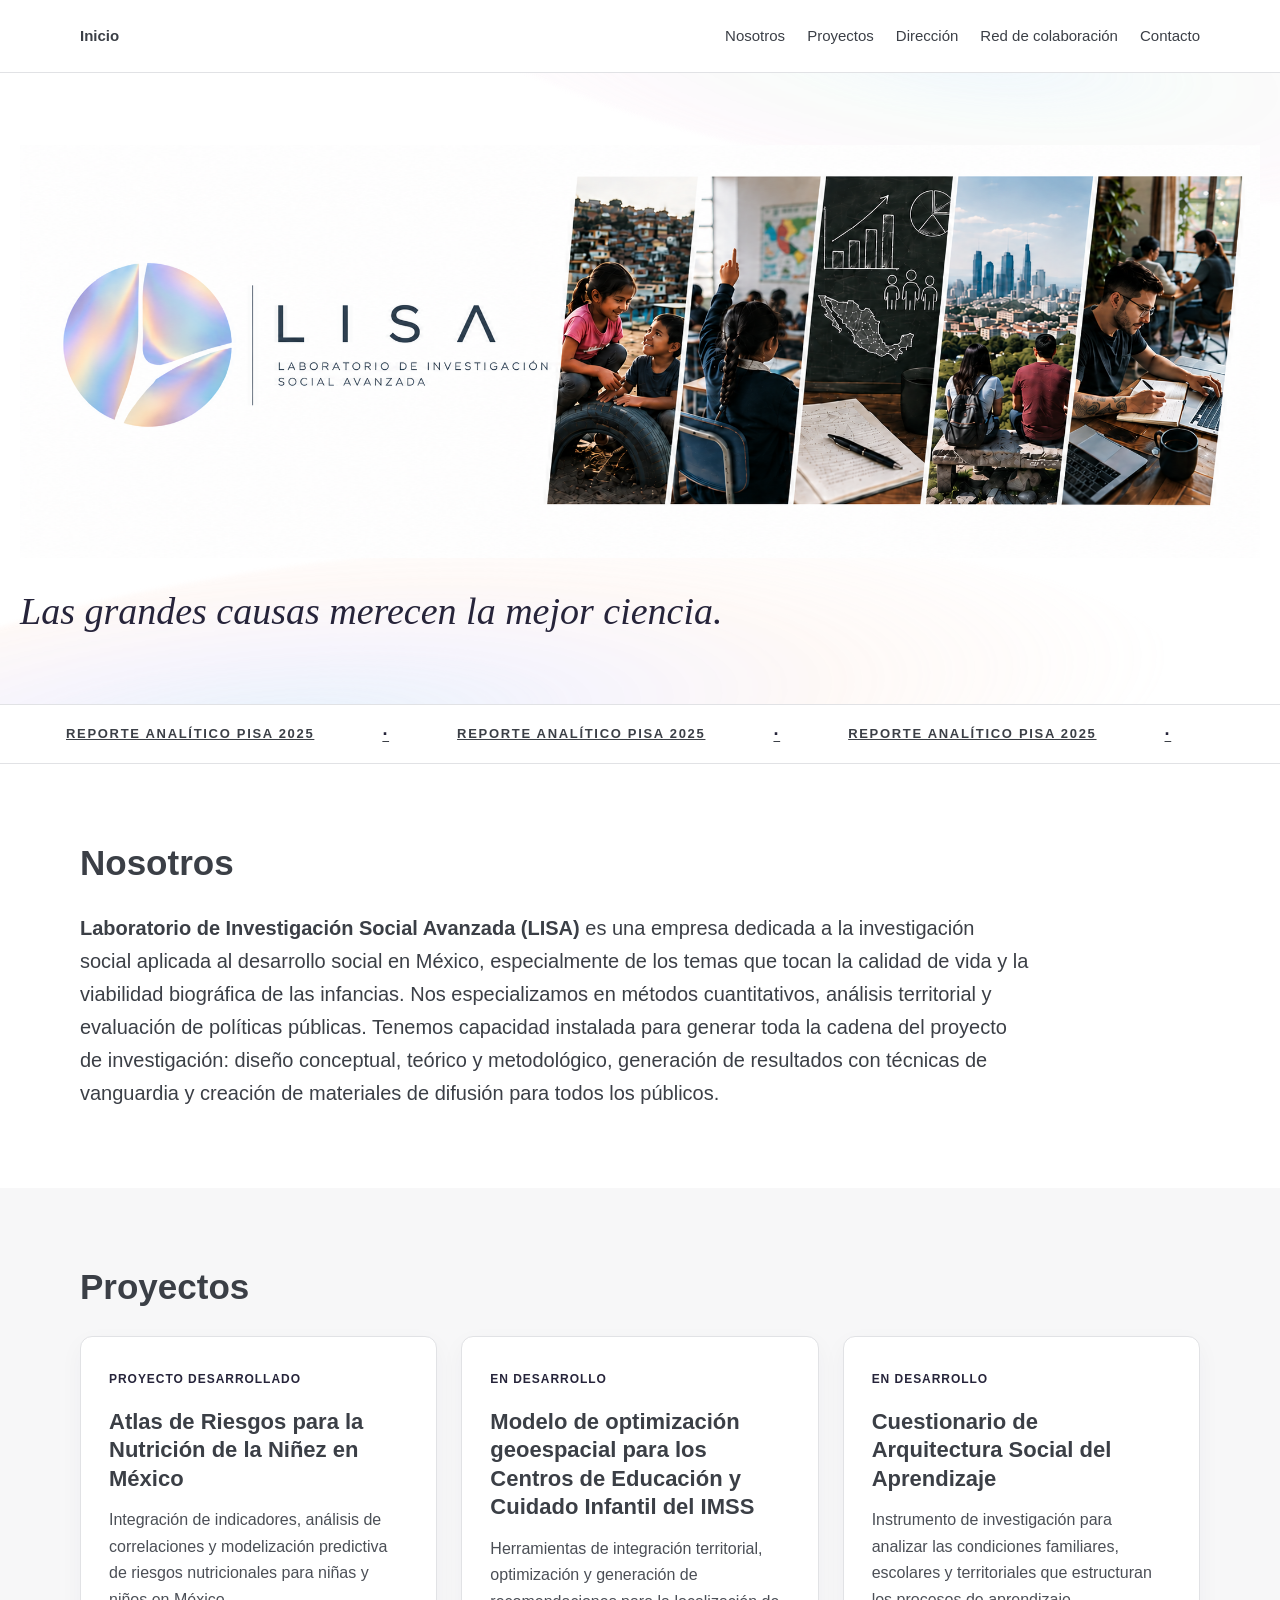
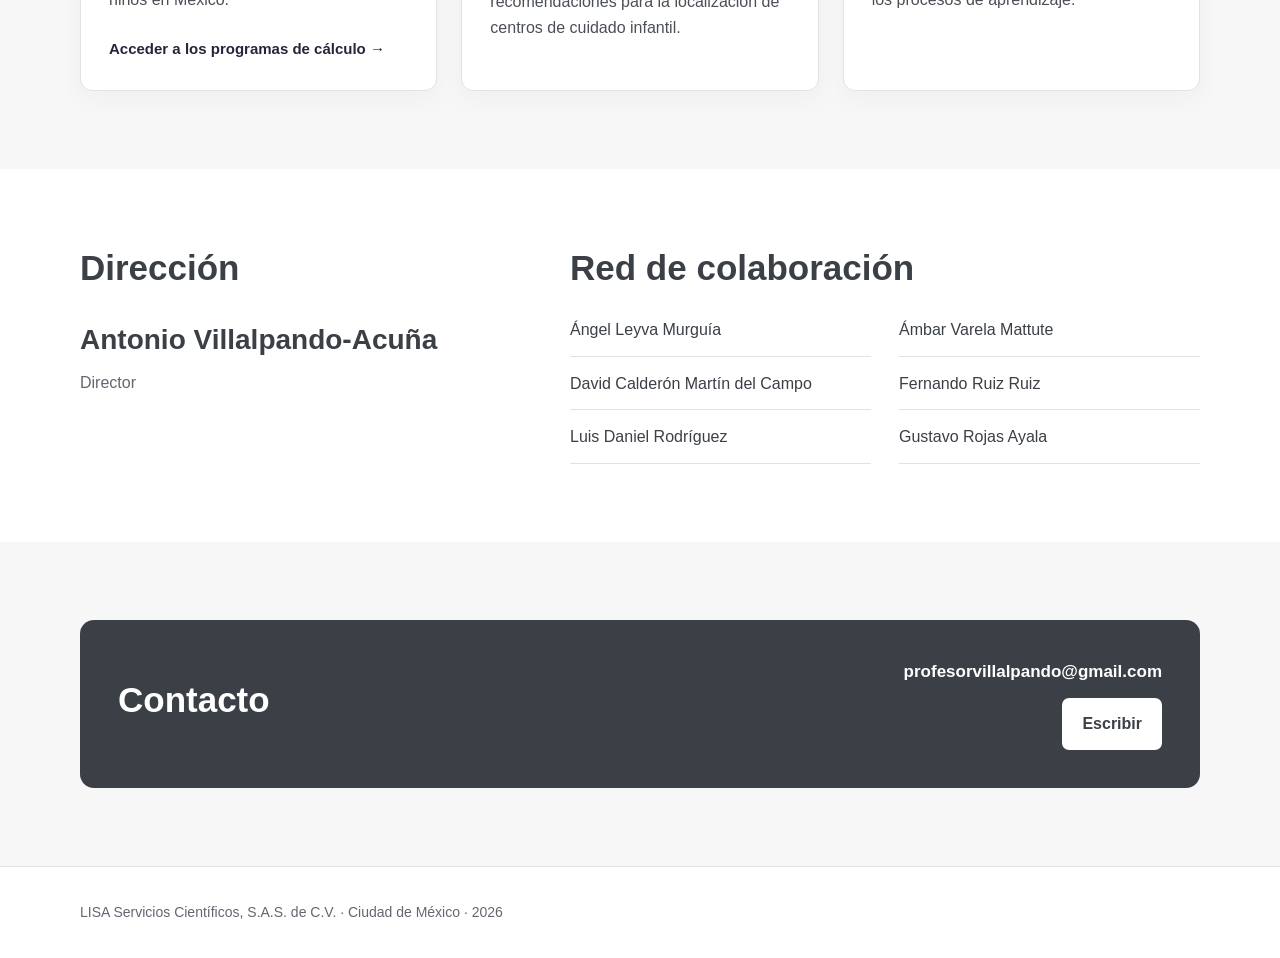
==== index.html @ 3929cacb "Update index.html" ====
<!DOCTYPE html>
<html lang="es">
<head>
  <meta charset="UTF-8">
  <meta name="viewport" content="width=device-width, initial-scale=1">

  <title>LISA | Laboratorio de Investigación Social Avanzada</title>

  <style>
    :root {
      --azul: #3b3f46;
      --verde: #26243a;
      --gris: #626770;
      --gris-claro: #f7f7f8;
      --borde: #e1e2e5;
      --blanco: #ffffff;
    }

    * {
      box-sizing: border-box;
    }

    html {
      scroll-behavior: smooth;
    }

    body {
      margin: 0;
      font-family: -apple-system, BlinkMacSystemFont, "Segoe UI", Roboto, Arial, sans-serif;
      color: var(--azul);
      background: var(--blanco);
      line-height: 1.65;
    }

    a {
      color: inherit;
    }

    .contenedor {
      width: min(1120px, calc(100% - 40px));
      margin: 0 auto;
    }

    header {
      position: sticky;
      top: 0;
      z-index: 20;
      background: rgba(255, 255, 255, 0.96);
      border-bottom: 1px solid var(--borde);
      backdrop-filter: blur(10px);
    }

    nav {
      min-height: 72px;
      display: flex;
      align-items: center;
      justify-content: space-between;
      gap: 24px;
    }

    .marca {
      color: var(--azul);
      font-size: 15px;
      font-weight: 700;
      text-decoration: none;
    }

    .marca:hover {
      color: var(--verde);
    }

    .menu {
      display: flex;
      flex-wrap: wrap;
      gap: 22px;
    }

    .menu a {
      color: var(--azul);
      text-decoration: none;
      font-size: 15px;
    }

    .menu a:hover {
      color: var(--verde);
    }

    .hero {
      position: relative;
      overflow: hidden;
      isolation: isolate;
      padding: 72px 0 68px;
      background: #ffffff;
    }

    /* Atmósfera nacarada del hero.
       El banner permanece como imagen independiente y puede reemplazarse
       sin modificar estas ondas. */
    .hero::before,
    .hero::after {
      content: "";
      position: absolute;
      z-index: -1;
      pointer-events: none;
      border-radius: 50%;
      filter: blur(2px);
      opacity: 0.68;
    }

    .hero::before {
      width: 115vw;
      height: 390px;
      left: -22vw;
      bottom: -235px;
      transform: rotate(-5deg);
      background:
        radial-gradient(
          ellipse at 38% 42%,
          rgba(174, 211, 244, 0.42) 0%,
          rgba(202, 188, 239, 0.24) 24%,
          rgba(250, 206, 187, 0.18) 43%,
          rgba(255, 255, 255, 0) 70%
        );
    }

    .hero::after {
      width: 92vw;
      height: 300px;
      right: -24vw;
      top: -185px;
      transform: rotate(7deg);
      background:
        radial-gradient(
          ellipse at 48% 58%,
          rgba(193, 222, 245, 0.34) 0%,
          rgba(205, 232, 218, 0.18) 26%,
          rgba(239, 203, 228, 0.16) 45%,
          rgba(255, 255, 255, 0) 72%
        );
    }

    /* El hero usa un ancho mayor que el resto del sitio.
       Las demás secciones conservan el contenedor original de 1120 px. */
    .hero .contenedor {
      width: min(1500px, calc(100% - 40px));
    }

    .hero-grid {
      position: relative;
      z-index: 1;
      display: block;
    }

    .hero-logo {
      display: block;
      width: 100%;
      height: auto;
      margin: 0 auto 30px;
    }

    .lema {
      max-width: 760px;
      margin: 0;
      color: var(--verde);
      font-family: Georgia, "Times New Roman", serif;
      font-size: clamp(25px, 3vw, 38px);
      font-style: italic;
      line-height: 1.25;
    }

    /* Cintillo de navegación secundaria — vista previa.
       Por ahora no tiene destinos asignados. */
    .cintillo {
      width: 100%;
      overflow: hidden;
      border-top: 1px solid var(--borde);
      border-bottom: 1px solid var(--borde);
      background: var(--blanco);
    }

    .cintillo-viewport {
      overflow: hidden;
      width: 100%;
    }

    .cintillo-track {
      display: flex;
      width: max-content;
      animation: cintillo-desplazamiento 24s linear infinite;
      will-change: transform;
    }

    .cintillo:hover .cintillo-track {
      animation-play-state: paused;
    }

    .cintillo-grupo {
      display: flex;
      align-items: center;
      flex-shrink: 0;
      min-width: 100vw;
      padding: 0 32px;
    }

    .cintillo-item {
      display: inline-flex;
      align-items: center;
      min-height: 58px;
      padding: 0 34px;
      color: var(--azul);
      font-size: 13px;
      font-weight: 750;
      letter-spacing: 0.13em;
      text-transform: uppercase;
      white-space: nowrap;
    }

    .cintillo-item::after {
      content: "·";
      margin-left: 68px;
      color: var(--verde);
      font-size: 18px;
      line-height: 1;
    }

    @keyframes cintillo-desplazamiento {
      from { transform: translateX(0); }
      to { transform: translateX(-50%); }
    }

    @media (prefers-reduced-motion: reduce) {
      .cintillo-track {
        animation: none;
      }

      .cintillo-grupo[aria-hidden="true"] {
        display: none;
      }
    }

    section {
      padding: 78px 0;
    }

    section:nth-of-type(odd):not(.hero) {
      background: var(--gris-claro);
    }

    h1,
    h2,
    h3,
    p {
      margin-top: 0;
    }

    h2 {
      margin-bottom: 28px;
      font-size: 35px;
      line-height: 1.2;
    }

    .introduccion {
      max-width: 950px;
      font-size: 20px;
    }

    .introduccion p {
      margin-bottom: 0;
    }

    .proyectos {
      display: grid;
      grid-template-columns: repeat(3, 1fr);
      gap: 24px;
    }

    .tarjeta {
      min-height: 310px;
      padding: 28px;
      border: 1px solid var(--borde);
      border-radius: 12px;
      background: var(--blanco);
      box-shadow: 0 8px 24px rgba(23, 45, 66, 0.04);
    }

    .tarjeta-enlace {
      display: block;
      color: inherit;
      text-decoration: none;
      transition:
        transform 0.18s ease,
        box-shadow 0.18s ease,
        border-color 0.18s ease;
    }

    .tarjeta-enlace:hover {
      transform: translateY(-4px);
      border-color: #aaa8ba;
      box-shadow: 0 14px 32px rgba(23, 45, 66, 0.10);
    }

    .estado {
      display: inline-block;
      margin-bottom: 18px;
      color: var(--verde);
      font-size: 12px;
      font-weight: 800;
      letter-spacing: 0.08em;
      text-transform: uppercase;
    }

    .tarjeta h3 {
      margin-bottom: 14px;
      font-size: 22px;
      line-height: 1.3;
    }

    .tarjeta p {
      margin-bottom: 0;
      color: #4b4f56;
    }

    .enlace-proyecto {
      display: inline-block;
      margin-top: 24px;
      color: var(--verde);
      font-size: 15px;
      font-weight: 750;
    }

    .direccion-red {
      display: grid;
      grid-template-columns: 0.8fr 1.2fr;
      gap: 70px;
      align-items: start;
    }

    .nombre-director {
      margin-bottom: 6px;
      font-size: 28px;
      font-weight: 700;
    }

    .cargo {
      margin-bottom: 0;
      color: var(--gris);
    }

    .colaboradores {
      display: grid;
      grid-template-columns: repeat(2, 1fr);
      gap: 14px 28px;
      margin: 0;
      padding: 0;
      list-style: none;
    }

    .colaboradores li {
      padding-bottom: 12px;
      border-bottom: 1px solid var(--borde);
    }

    .colaboradores a {
      color: var(--azul);
      text-decoration: none;
    }

    .colaboradores a:hover {
      color: var(--verde);
    }

    .contacto {
      display: flex;
      align-items: center;
      justify-content: space-between;
      gap: 32px;
      padding: 38px;
      border-radius: 14px;
      background: var(--azul);
      color: var(--blanco);
    }

    .contacto h2 {
      margin-bottom: 8px;
    }

    .contacto p {
      max-width: 700px;
      margin-bottom: 0;
      color: #ececf0;
    }

    .contacto-datos {
      text-align: right;
    }

    .correo-visible {
      margin-bottom: 12px;
      color: var(--blanco);
      font-size: 17px;
      font-weight: 600;
      white-space: nowrap;
    }

    .boton {
      display: inline-block;
      padding: 13px 20px;
      border-radius: 7px;
      background: var(--blanco);
      color: var(--azul);
      text-decoration: none;
      font-weight: 700;
      white-space: nowrap;
    }

    .boton:hover {
      background: #f1f1f4;
    }

    footer {
      padding: 34px 0;
      border-top: 1px solid var(--borde);
      color: var(--gris);
      font-size: 14px;
    }

    .pie-grid {
      display: flex;
      justify-content: space-between;
      gap: 24px;
      flex-wrap: wrap;
    }

    .pie-grid a {
      color: var(--gris);
      text-decoration: none;
    }

    .pie-grid a:hover {
      color: var(--verde);
    }

    @media (max-width: 820px) {
      .proyectos,
      .direccion-red {
        grid-template-columns: 1fr;
      }

      nav {
        align-items: flex-start;
        padding: 18px 0;
        flex-direction: column;
      }

      .menu {
        gap: 14px;
      }

      .hero {
        padding: 44px 0 50px;
      }

      .hero::before {
        width: 150vw;
        height: 280px;
        left: -50vw;
        bottom: -190px;
        opacity: 0.46;
      }

      .hero::after {
        width: 130vw;
        height: 220px;
        right: -52vw;
        top: -150px;
        opacity: 0.38;
      }

      .hero .contenedor {
        width: min(100% - 24px, 1500px);
      }

      .hero-logo {
        width: 100%;
        margin-bottom: 24px;
      }

      .colaboradores {
        grid-template-columns: 1fr;
      }

      .contacto {
        align-items: flex-start;
        flex-direction: column;
      }

      .contacto-datos {
        text-align: left;
      }

      .correo-visible {
        white-space: normal;
        overflow-wrap: anywhere;
      }
    }
  </style>
</head>

<body>

  <header>
    <div class="contenedor">
      <nav>

        <a class="marca" href="#inicio">
          Inicio
        </a>

        <div class="menu">
          <a href="#nosotros">Nosotros</a>
          <a href="#proyectos">Proyectos</a>
          <a href="#direccion">Dirección</a>
          <a href="#red">Red de colaboración</a>
          <a href="#contacto">Contacto</a>
        </div>

      </nav>
    </div>
  </header>

  <main>

    <section class="hero" id="inicio">
      <div class="contenedor hero-grid">

        <img
          class="hero-logo"
          src="lisa_banner.png"
          alt="Laboratorio de Investigación Social Avanzada"
        >

        <p class="lema">
          Las grandes causas merecen la mejor ciencia.
        </p>

      </div>
    </section>

    <div class="cintillo" aria-label="Accesos destacados">
      <div class="cintillo-viewport">
        <div class="cintillo-track">

          <div class="cintillo-grupo">
            <a class="cintillo-item" href="reportes/index.html">Reporte analítico PISA 2025</a>
            <a class="cintillo-item" href="reportes/index.html">Reporte analítico PISA 2025</a>
            <a class="cintillo-item" href="reportes/index.html">Reporte analítico PISA 2025</a>
          </div>

          <div class="cintillo-grupo" aria-hidden="true">
            <a class="cintillo-item" href="reportes/index.html">Reporte analítico PISA 2025</a>
            <a class="cintillo-item" href="reportes/index.html">Reporte analítico PISA 2025</a>
            <a class="cintillo-item" href="reportes/index.html">Reporte analítico PISA 2025</a>
          </div>

        </div>
      </div>
    </div>

    <section id="nosotros">
      <div class="contenedor">

        <h2>Nosotros</h2>

        <div class="introduccion">
          <p>
            <strong>Laboratorio de Investigación Social Avanzada (LISA)</strong> es una empresa dedicada a la investigación social aplicada al desarrollo social en México, especialmente de los temas que tocan la calidad de vida y la viabilidad biográfica de las infancias. Nos especializamos en métodos cuantitativos, análisis territorial y evaluación de políticas públicas. Tenemos capacidad instalada para generar toda la cadena del proyecto de investigación: diseño conceptual, teórico y metodológico, generación de resultados con técnicas de vanguardia y creación de materiales de difusión para todos los públicos.
          </p>
        </div>

      </div>
    </section>

    <section id="proyectos">
      <div class="contenedor">

        <h2>Proyectos</h2>

        <div class="proyectos">

          <a
            class="tarjeta tarjeta-enlace"
            href="https://github.com/antoniovillalpando/lisa/tree/main/proyectos/atlas-riesgos/programas"
            target="_blank"
            rel="noopener noreferrer"
          >
            <span class="estado">Proyecto desarrollado</span>

            <h3>
              Atlas de Riesgos para la Nutrición de la Niñez en México
            </h3>

            <p>
              Integración de indicadores, análisis de correlaciones y modelización predictiva de riesgos nutricionales para niñas y niños en México.
            </p>

            <span class="enlace-proyecto">
              Acceder a los programas de cálculo →
            </span>
          </a>

          <article class="tarjeta">
            <span class="estado">En desarrollo</span>

            <h3>
              Modelo de optimización geoespacial para los Centros de Educación y Cuidado Infantil del IMSS
            </h3>

            <p>
              Herramientas de integración territorial, optimización y generación de recomendaciones para la localización de centros de cuidado infantil.
            </p>
          </article>

          <article class="tarjeta">
            <span class="estado">En desarrollo</span>

            <h3>
              Cuestionario de Arquitectura Social del Aprendizaje
            </h3>

            <p>
              Instrumento de investigación para analizar las condiciones familiares, escolares y territoriales que estructuran los procesos de aprendizaje.
            </p>
          </article>

        </div>

      </div>
    </section>

    <section id="direccion">
      <div class="contenedor direccion-red">

        <div>
          <h2>Dirección</h2>

        <p class="nombre-director">
  <a
    href="https://antoniovillalpando.github.io"
    target="_blank"
    rel="noopener noreferrer"
    style="color: inherit; text-decoration: none;"
  >
    Antonio Villalpando-Acuña
  </a>
</p>

          <p class="cargo">
            Director
          </p>
        </div>

        <div id="red">
          <h2>Red de colaboración</h2>

          <ul class="colaboradores">

            <li>
              <a
                href="https://www.linkedin.com/in/angel-leyva-murguia-1b9347a6/"
                target="_blank"
                rel="noopener noreferrer"
              >
                Ángel Leyva Murguía
              </a>
            </li>

            <li>
              <a
                href="https://www.linkedin.com/in/ambar-varela-mattute-661a99191/"
                target="_blank"
                rel="noopener noreferrer"
              >
                Ámbar Varela Mattute
              </a>
            </li>
            
            <li>
              <a
                href="https://www.linkedin.com/in/david-e-calderón-martín-del-campo-79b7ab16/"
                target="_blank"
                rel="noopener noreferrer"
              >
                David Calderón Martín del Campo
              </a>
            </li>

            <li>
              Fernando Ruiz Ruiz
            </li>

            <li>
              <a
                href="https://www.linkedin.com/in/luis-daniel-rodríguez-27a0b5273/"
                target="_blank"
                rel="noopener noreferrer"
              >
                Luis Daniel Rodríguez
              </a>
            </li>

            <li>
              <a
                href="https://www.linkedin.com/in/gustavorojasayala/"
                target="_blank"
                rel="noopener noreferrer"
              >
                Gustavo Rojas Ayala
              </a>
            </li>

          </ul>
        </div>

      </div>
    </section>

    <section id="contacto">
      <div class="contenedor">

        <div class="contacto">

          <div>
            <h2>Contacto</h2>
          </div>

          <div class="contacto-datos">

            <div class="correo-visible">
              profesorvillalpando@gmail.com
            </div>

            <a
              class="boton"
              href="https://mail.google.com/mail/?view=cm&fs=1&to=profesorvillalpando@gmail.com"
              target="_blank"
              rel="noopener noreferrer"
            >
              Escribir
            </a>

          </div>

        </div>

      </div>
    </section>

  </main>

  <footer>
    <div class="contenedor pie-grid">

      <span>
        LISA Servicios Científicos, S.A.S. de C.V. · Ciudad de México · 2026
      </span>

    </div>
  </footer>

</body>
</html>
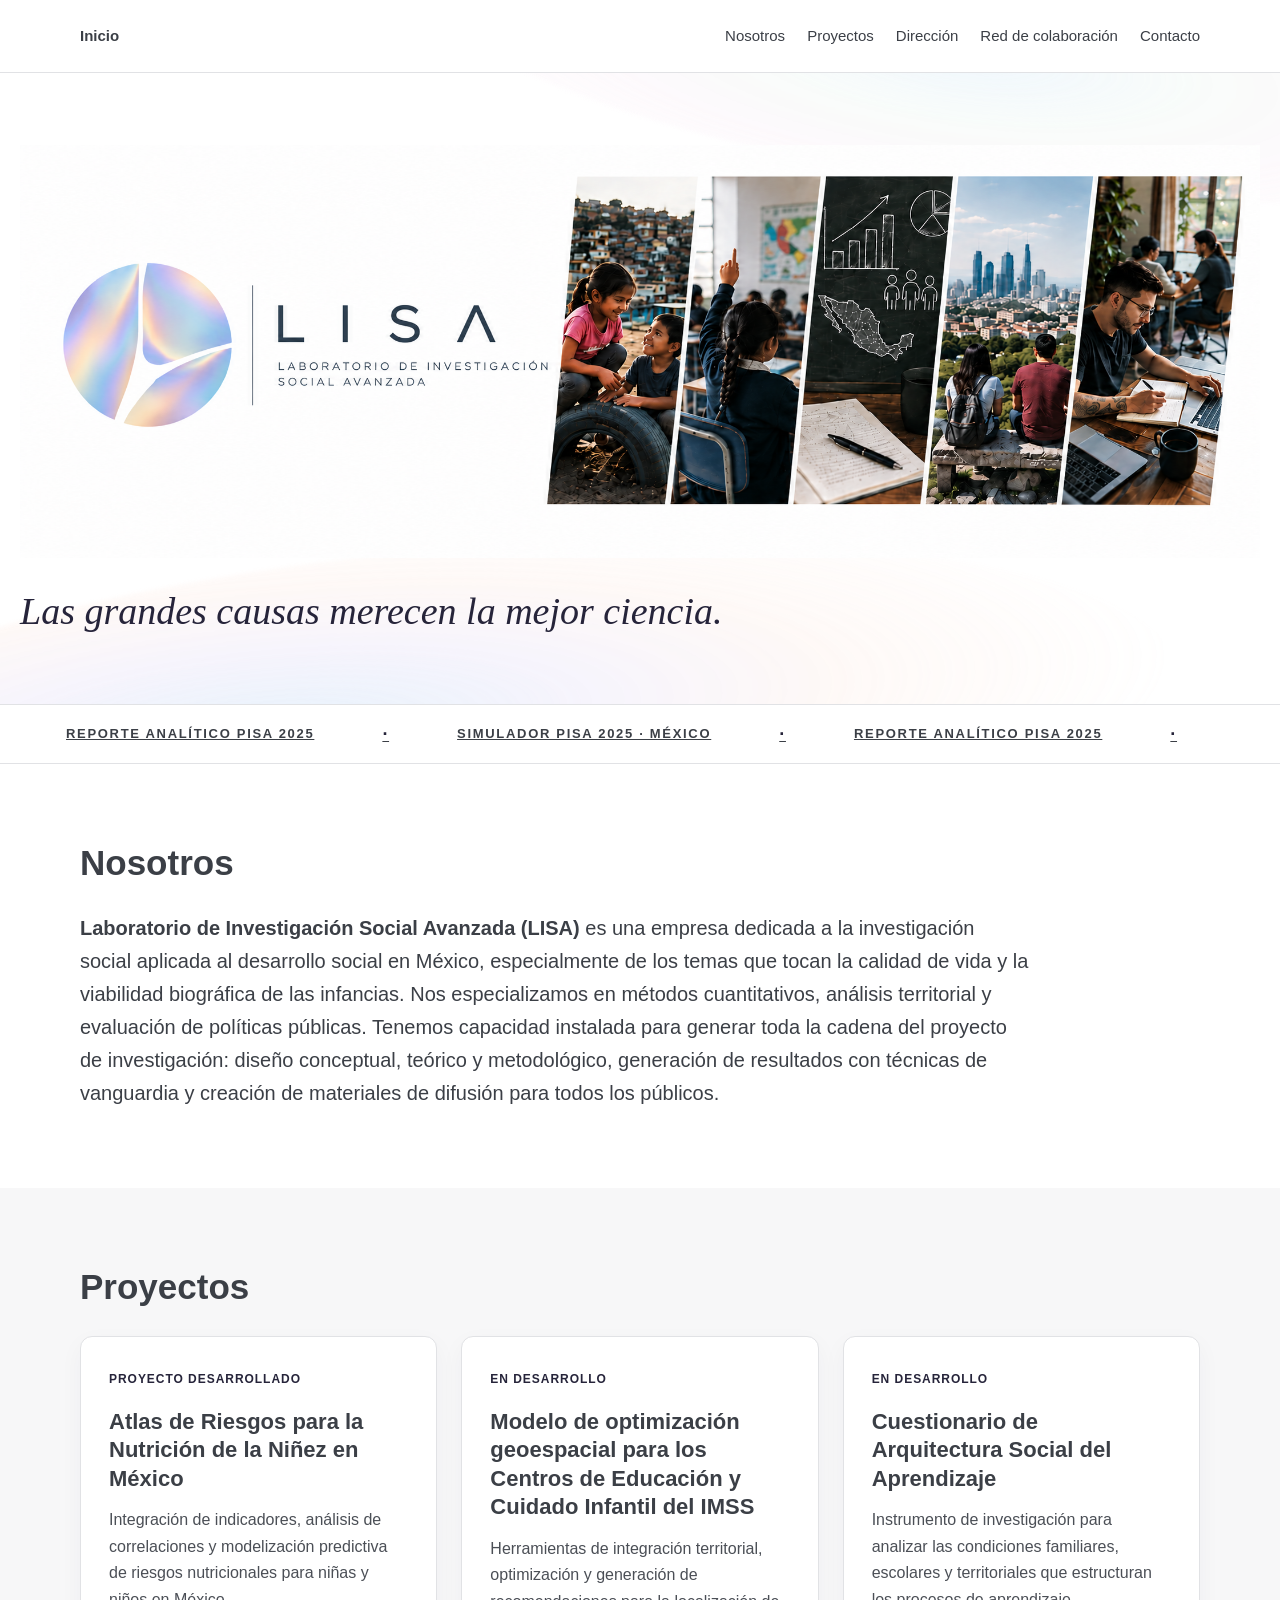
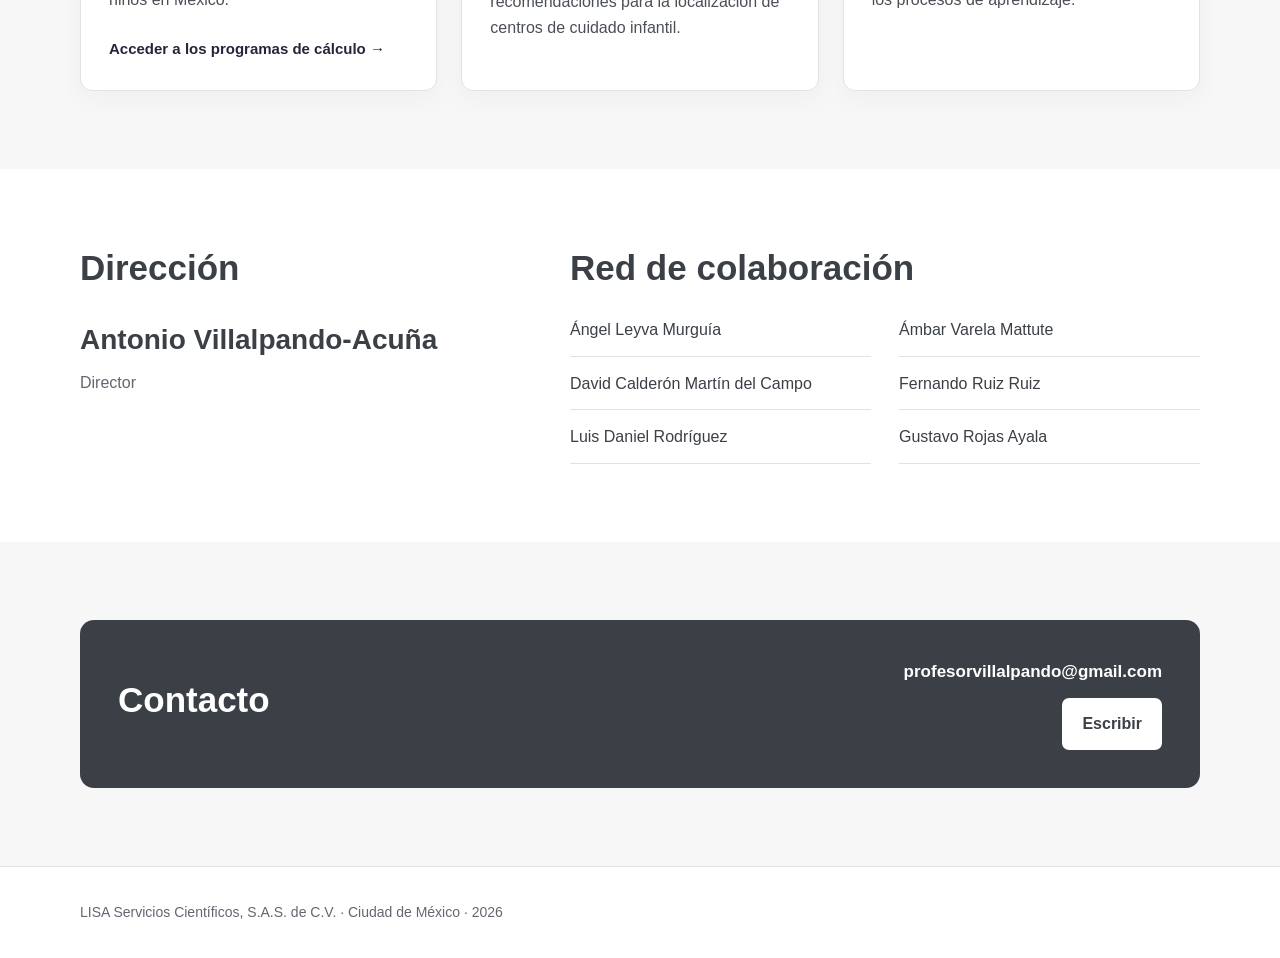
==== commit 1007aefd: "Update index.html enlace applet" ====
--- a/index.html
+++ b/index.html
@@ -93,9 +93,6 @@
       background: #ffffff;
     }
 
-    /* Atmósfera nacarada del hero.
-       El banner permanece como imagen independiente y puede reemplazarse
-       sin modificar estas ondas. */
     .hero::before,
     .hero::after {
       content: "";
@@ -139,8 +136,6 @@
         );
     }
 
-    /* El hero usa un ancho mayor que el resto del sitio.
-       Las demás secciones conservan el contenedor original de 1120 px. */
     .hero .contenedor {
       width: min(1500px, calc(100% - 40px));
     }
@@ -168,8 +163,6 @@
       line-height: 1.25;
     }
 
-    /* Cintillo de navegación secundaria — vista previa.
-       Por ahora no tiene destinos asignados. */
     .cintillo {
       width: 100%;
       overflow: hidden;
@@ -551,15 +544,15 @@
         <div class="cintillo-track">
 
           <div class="cintillo-grupo">
-            <a class="cintillo-item" href="reportes/index.html">Reporte analítico PISA 2025</a>
-            <a class="cintillo-item" href="reportes/index.html">Reporte analítico PISA 2025</a>
-            <a class="cintillo-item" href="reportes/index.html">Reporte analítico PISA 2025</a>
+            <a class="cintillo-item" href="reportes/pisa2025.html">Reporte analítico PISA 2025</a>
+            <a class="cintillo-item" href="reportes/pisa25applet/index.html">Simulador PISA 2025 · México</a>
+            <a class="cintillo-item" href="reportes/pisa2025.html">Reporte analítico PISA 2025</a>
           </div>
 
           <div class="cintillo-grupo" aria-hidden="true">
-            <a class="cintillo-item" href="reportes/index.html">Reporte analítico PISA 2025</a>
-            <a class="cintillo-item" href="reportes/index.html">Reporte analítico PISA 2025</a>
-            <a class="cintillo-item" href="reportes/index.html">Reporte analítico PISA 2025</a>
+            <a class="cintillo-item" href="reportes/pisa2025.html">Reporte analítico PISA 2025</a>
+            <a class="cintillo-item" href="reportes/pisa25applet/index.html">Simulador PISA 2025 · México</a>
+            <a class="cintillo-item" href="reportes/pisa2025.html">Reporte analítico PISA 2025</a>
           </div>
 
         </div>
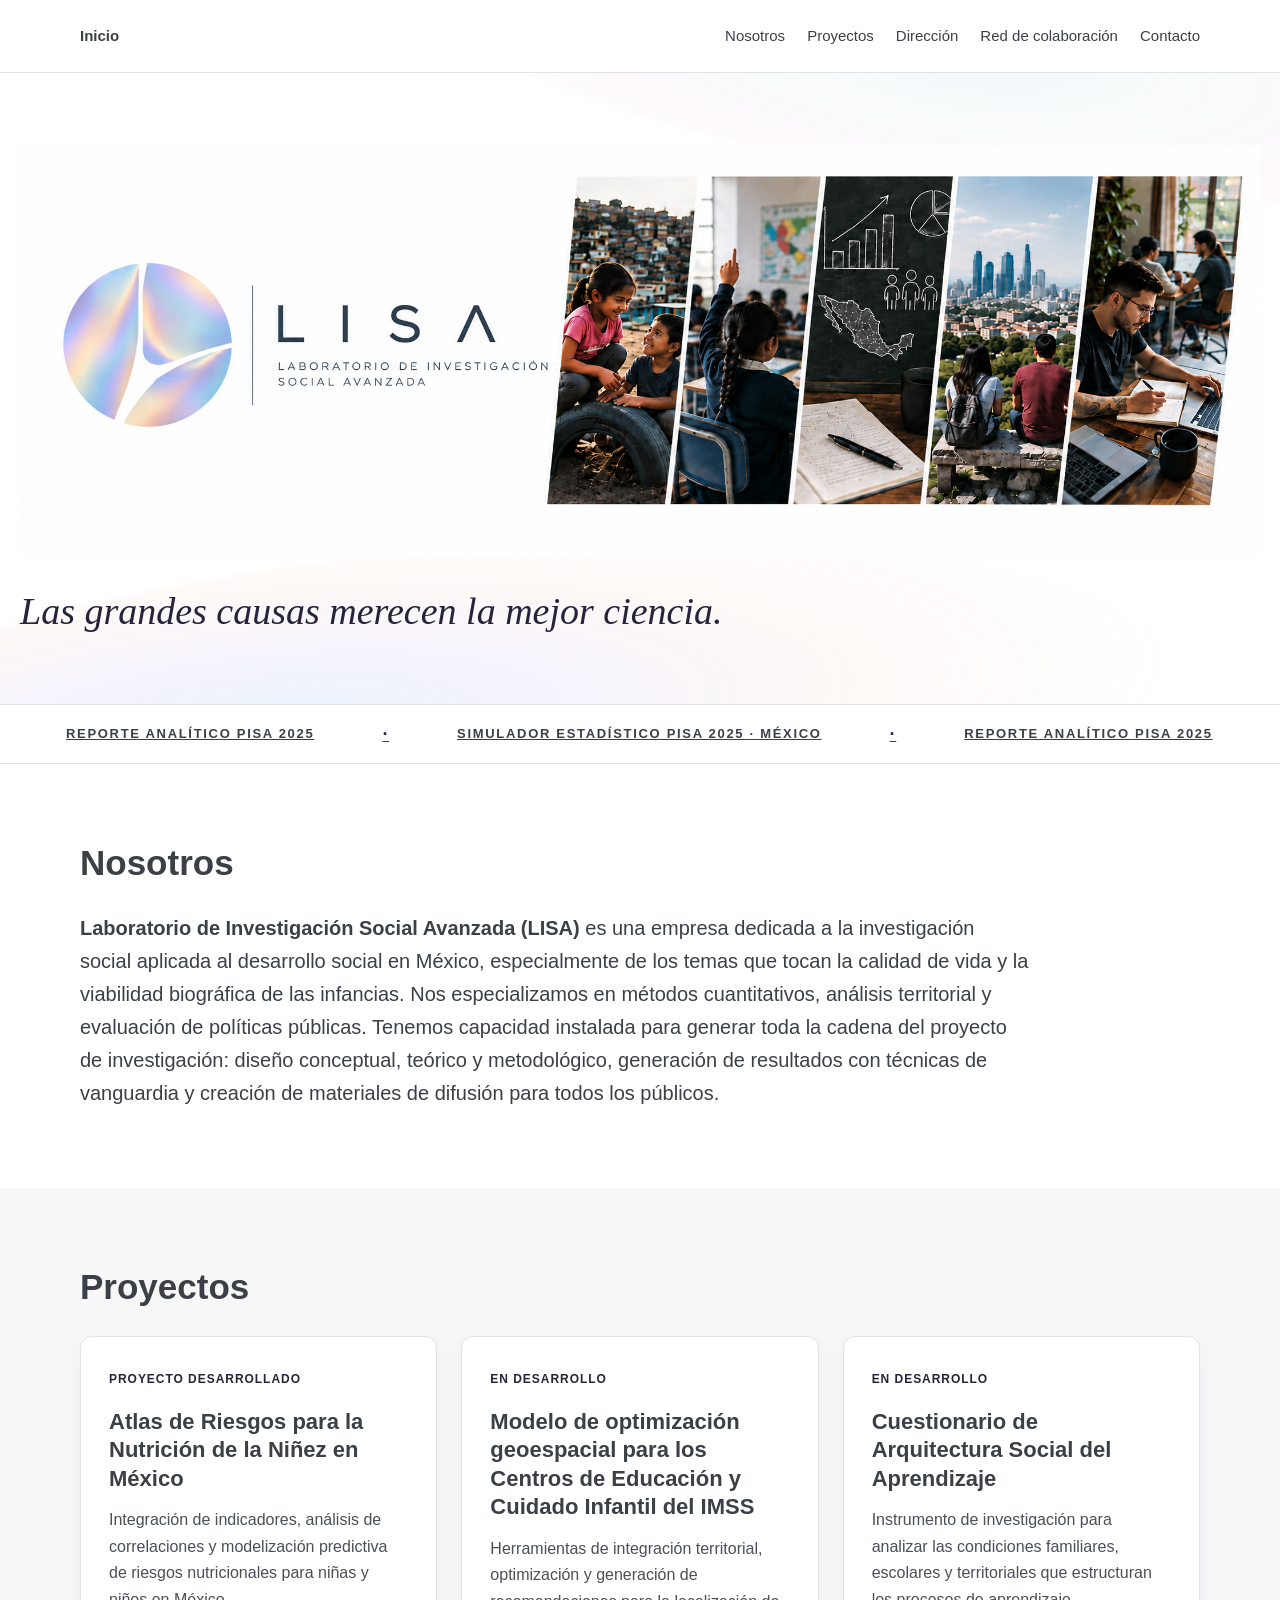
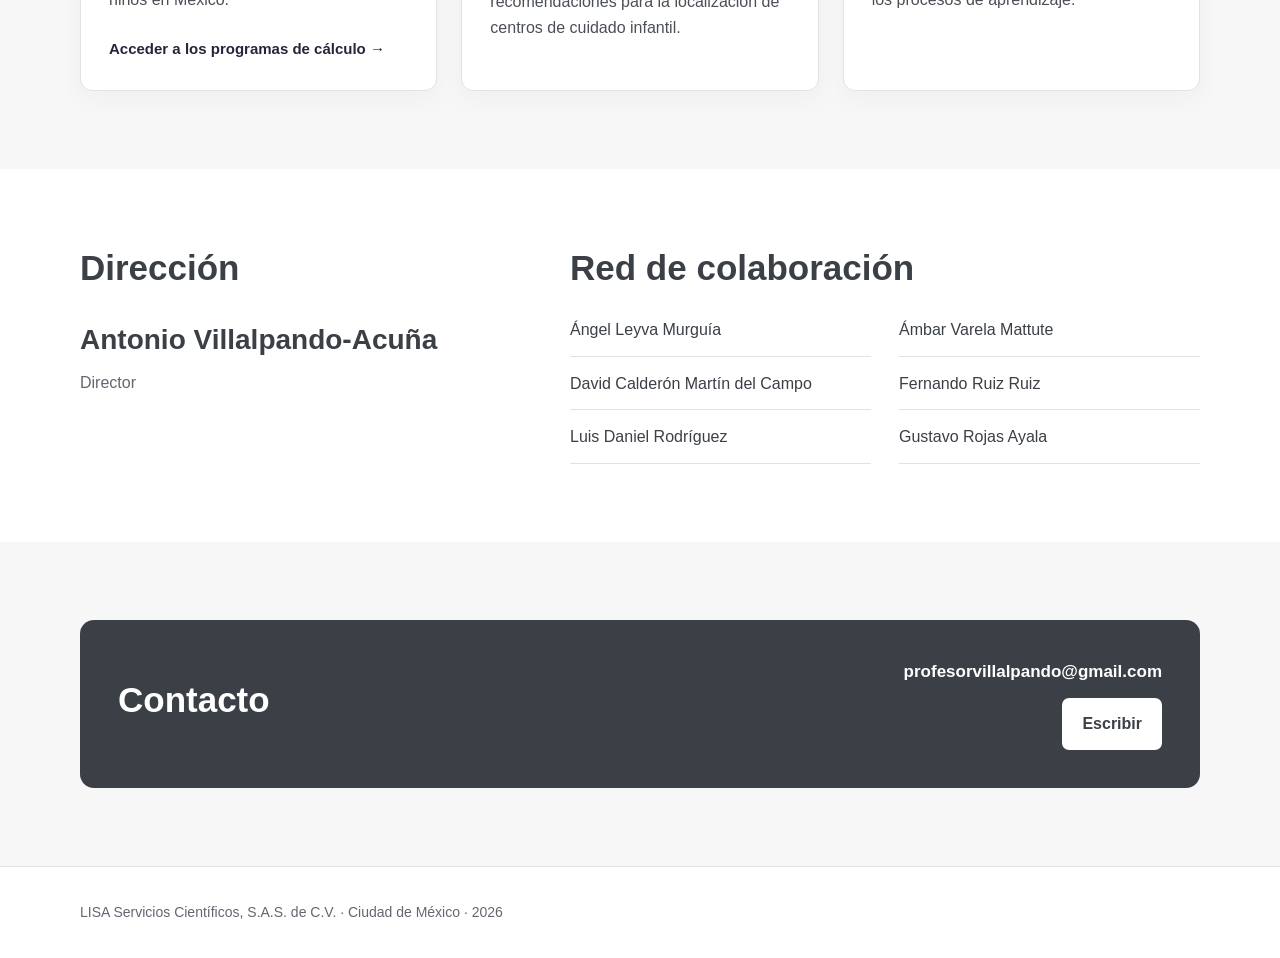
==== commit a0f808f2: "Update index.html" ====
--- a/index.html
+++ b/index.html
@@ -545,7 +545,7 @@
 
           <div class="cintillo-grupo">
             <a class="cintillo-item" href="reportes/pisa2025.html">Reporte analítico PISA 2025</a>
-            <a class="cintillo-item" href="reportes/pisa25applet/index.html">Simulador PISA 2025 · México</a>
+            <a class="cintillo-item" href="reportes/pisa25applet/index.html">Simulador estadístico PISA 2025 · México</a>
             <a class="cintillo-item" href="reportes/pisa2025.html">Reporte analítico PISA 2025</a>
           </div>
 
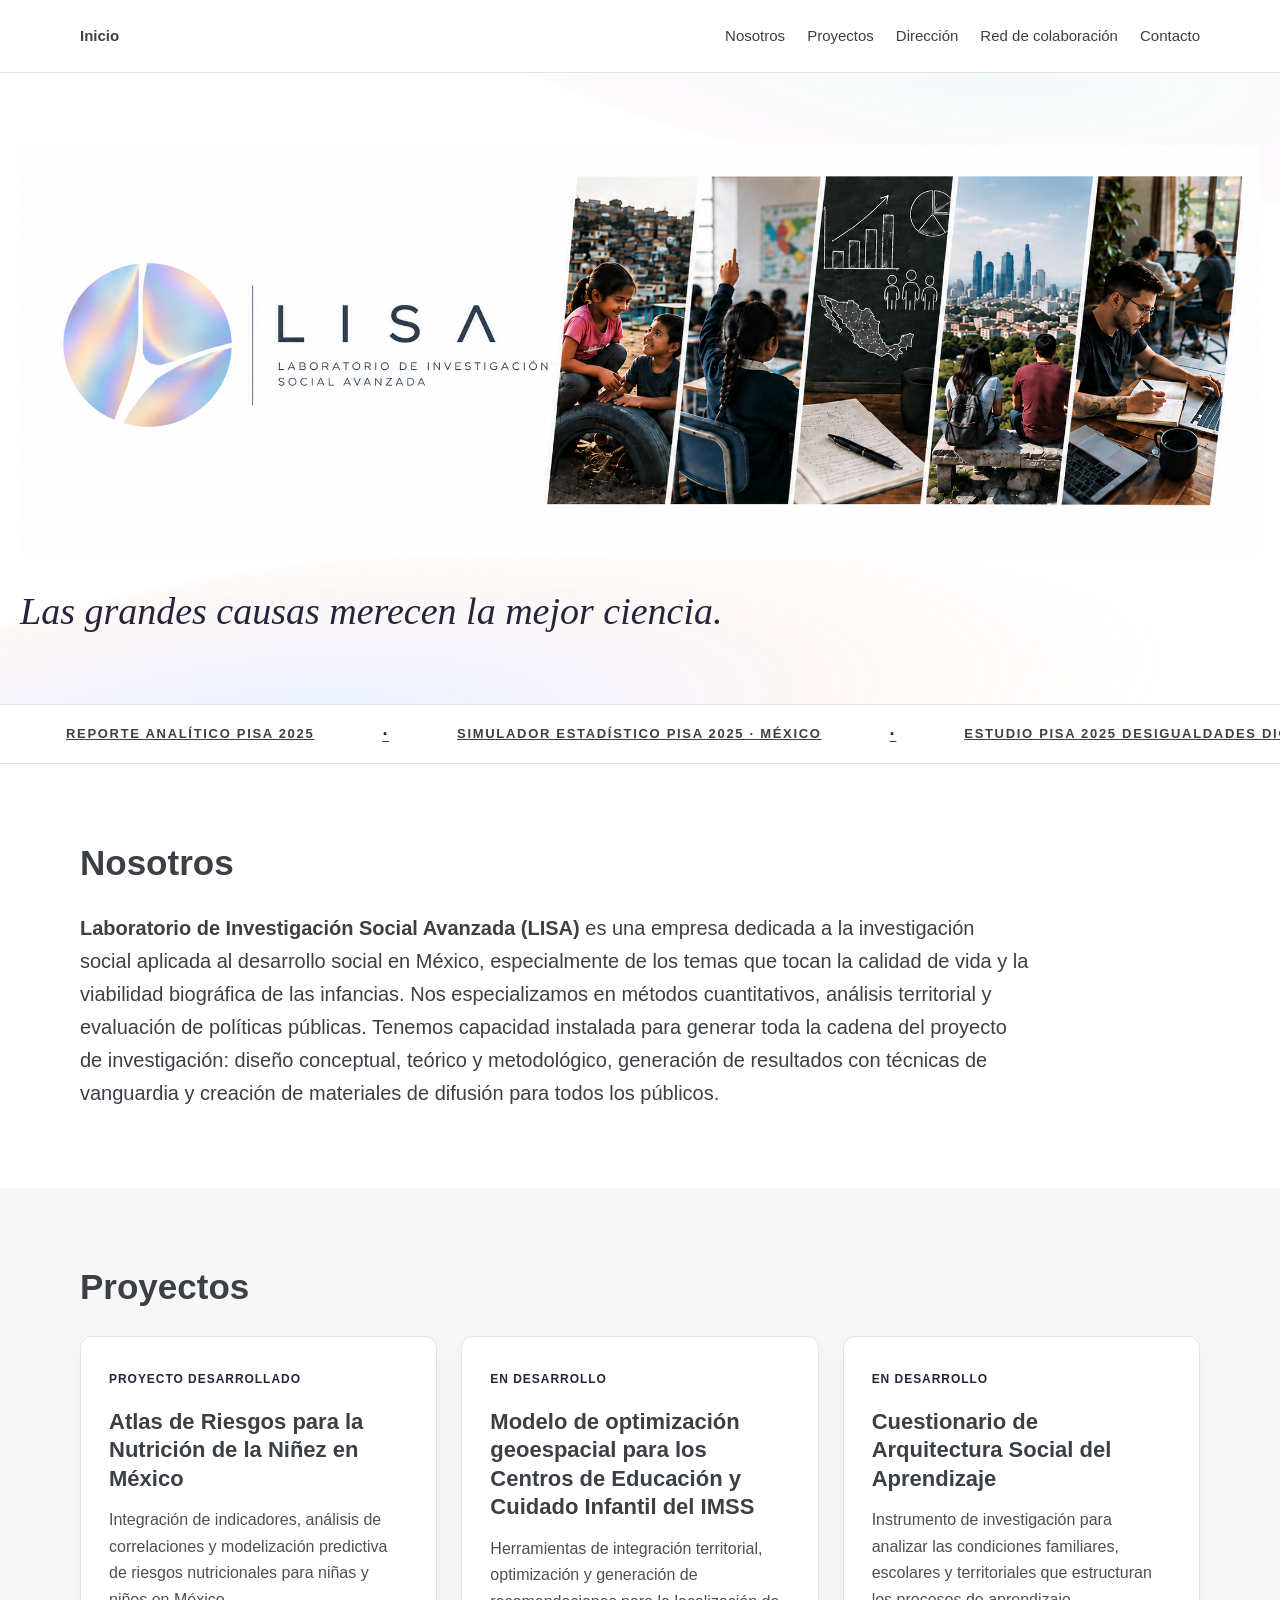
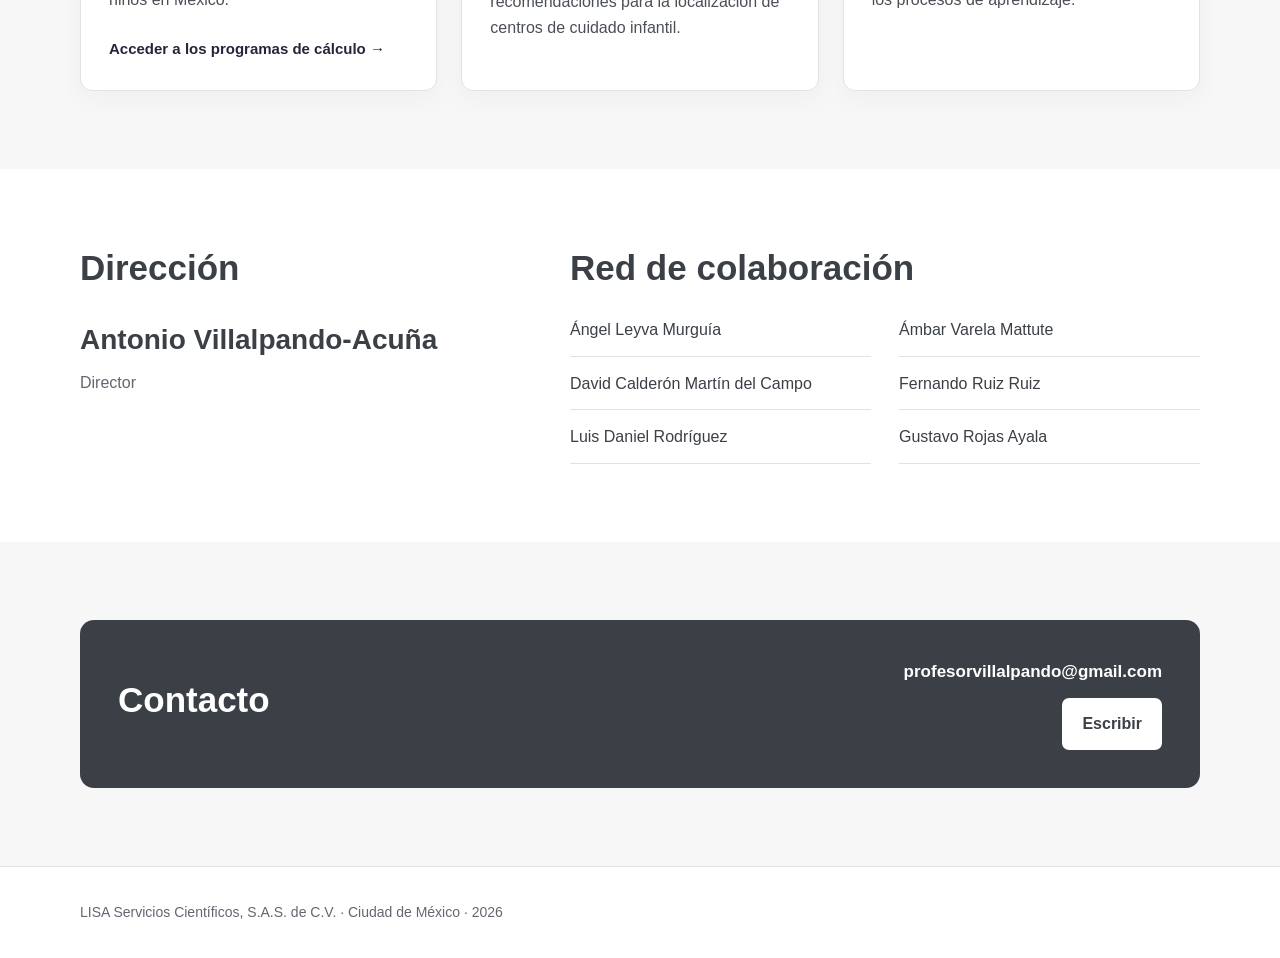
==== commit 369616e1: "Update index.html" ====
--- a/index.html
+++ b/index.html
@@ -546,13 +546,13 @@
           <div class="cintillo-grupo">
             <a class="cintillo-item" href="reportes/pisa2025.html">Reporte analítico PISA 2025</a>
             <a class="cintillo-item" href="reportes/pisa25applet/index.html">Simulador estadístico PISA 2025 · México</a>
-            <a class="cintillo-item" href="reportes/pisa2025.html">Reporte analítico PISA 2025</a>
+            <a class="cintillo-item" href="https://antoniovillalpando.github.io/lisa/reportes/pisa2025_2.html">Estudio PISA 2025 Desigualdades digitales</a>
           </div>
 
           <div class="cintillo-grupo" aria-hidden="true">
             <a class="cintillo-item" href="reportes/pisa2025.html">Reporte analítico PISA 2025</a>
             <a class="cintillo-item" href="reportes/pisa25applet/index.html">Simulador PISA 2025 · México</a>
-            <a class="cintillo-item" href="reportes/pisa2025.html">Reporte analítico PISA 2025</a>
+            <a class="cintillo-item" href="https://antoniovillalpando.github.io/lisa/reportes/pisa2025_2.html">Estudio PISA 2025 Desigualdades digitales</a>
           </div>
 
         </div>
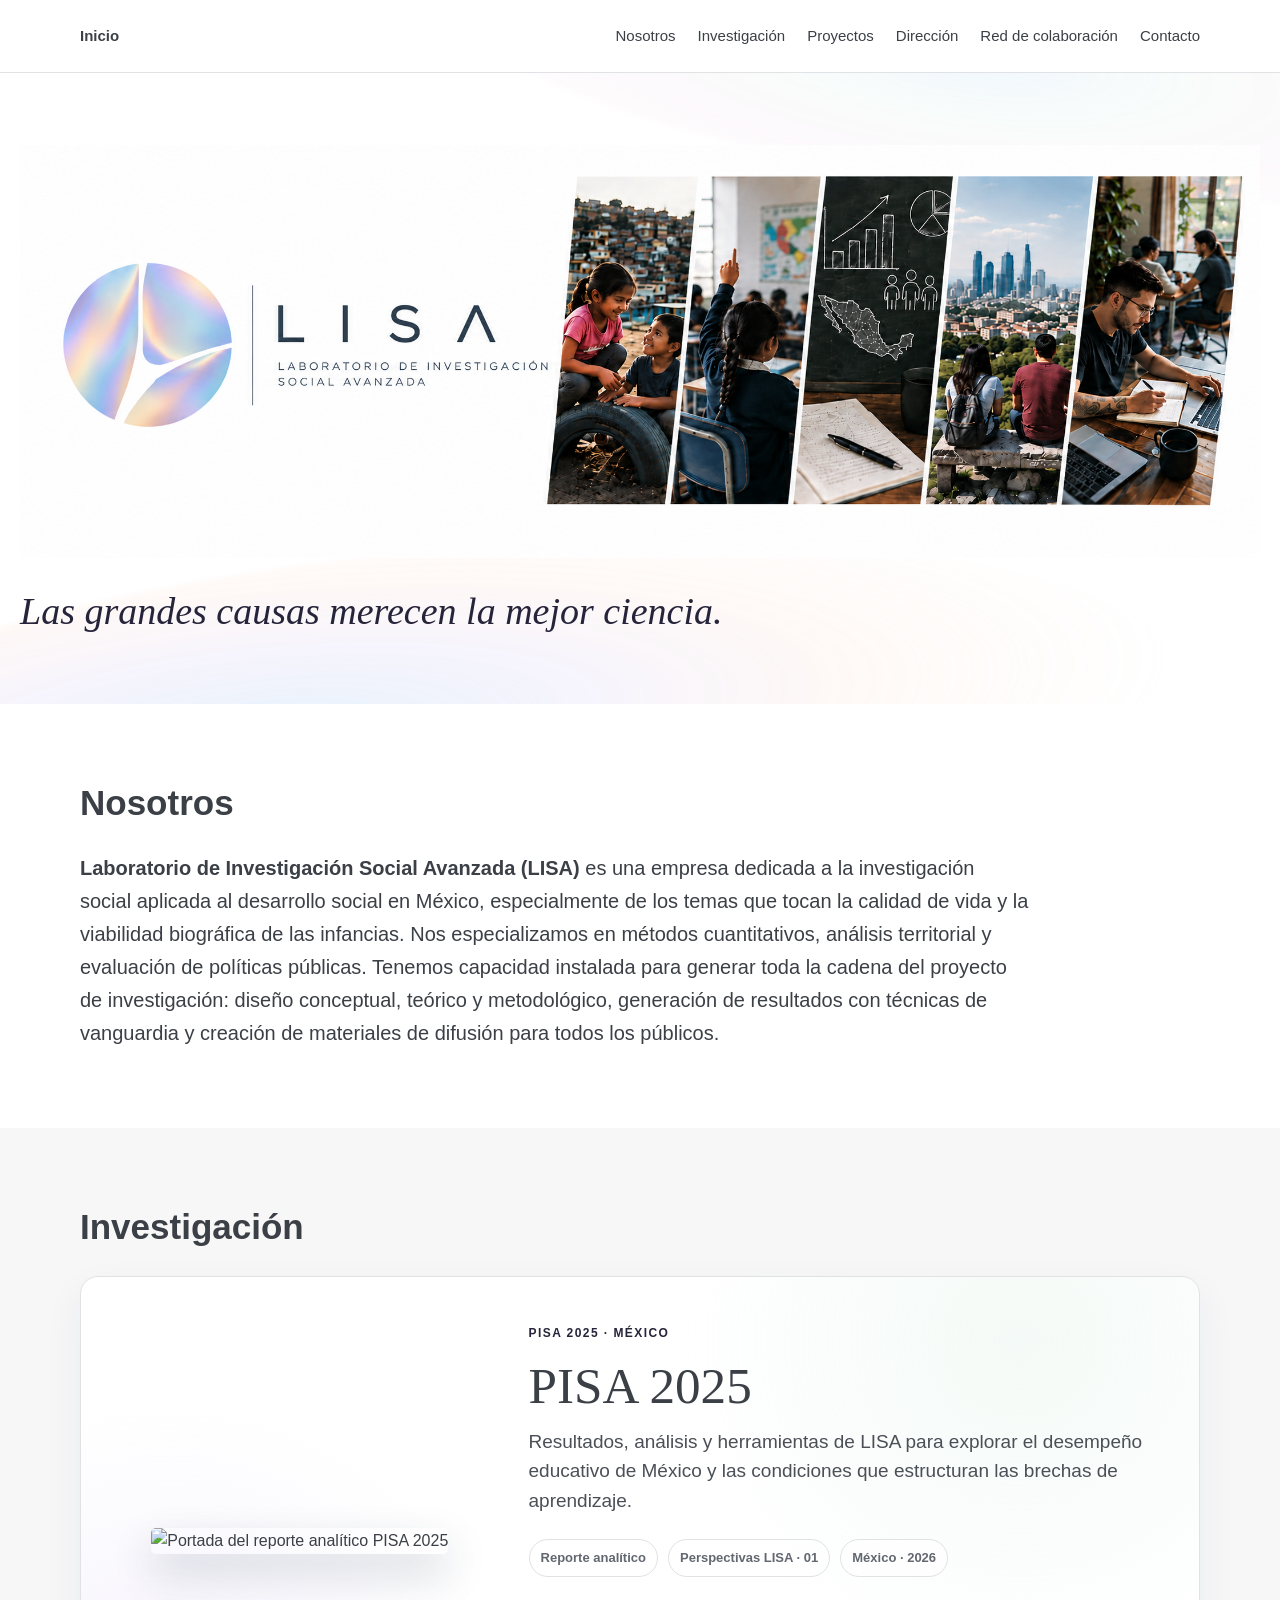
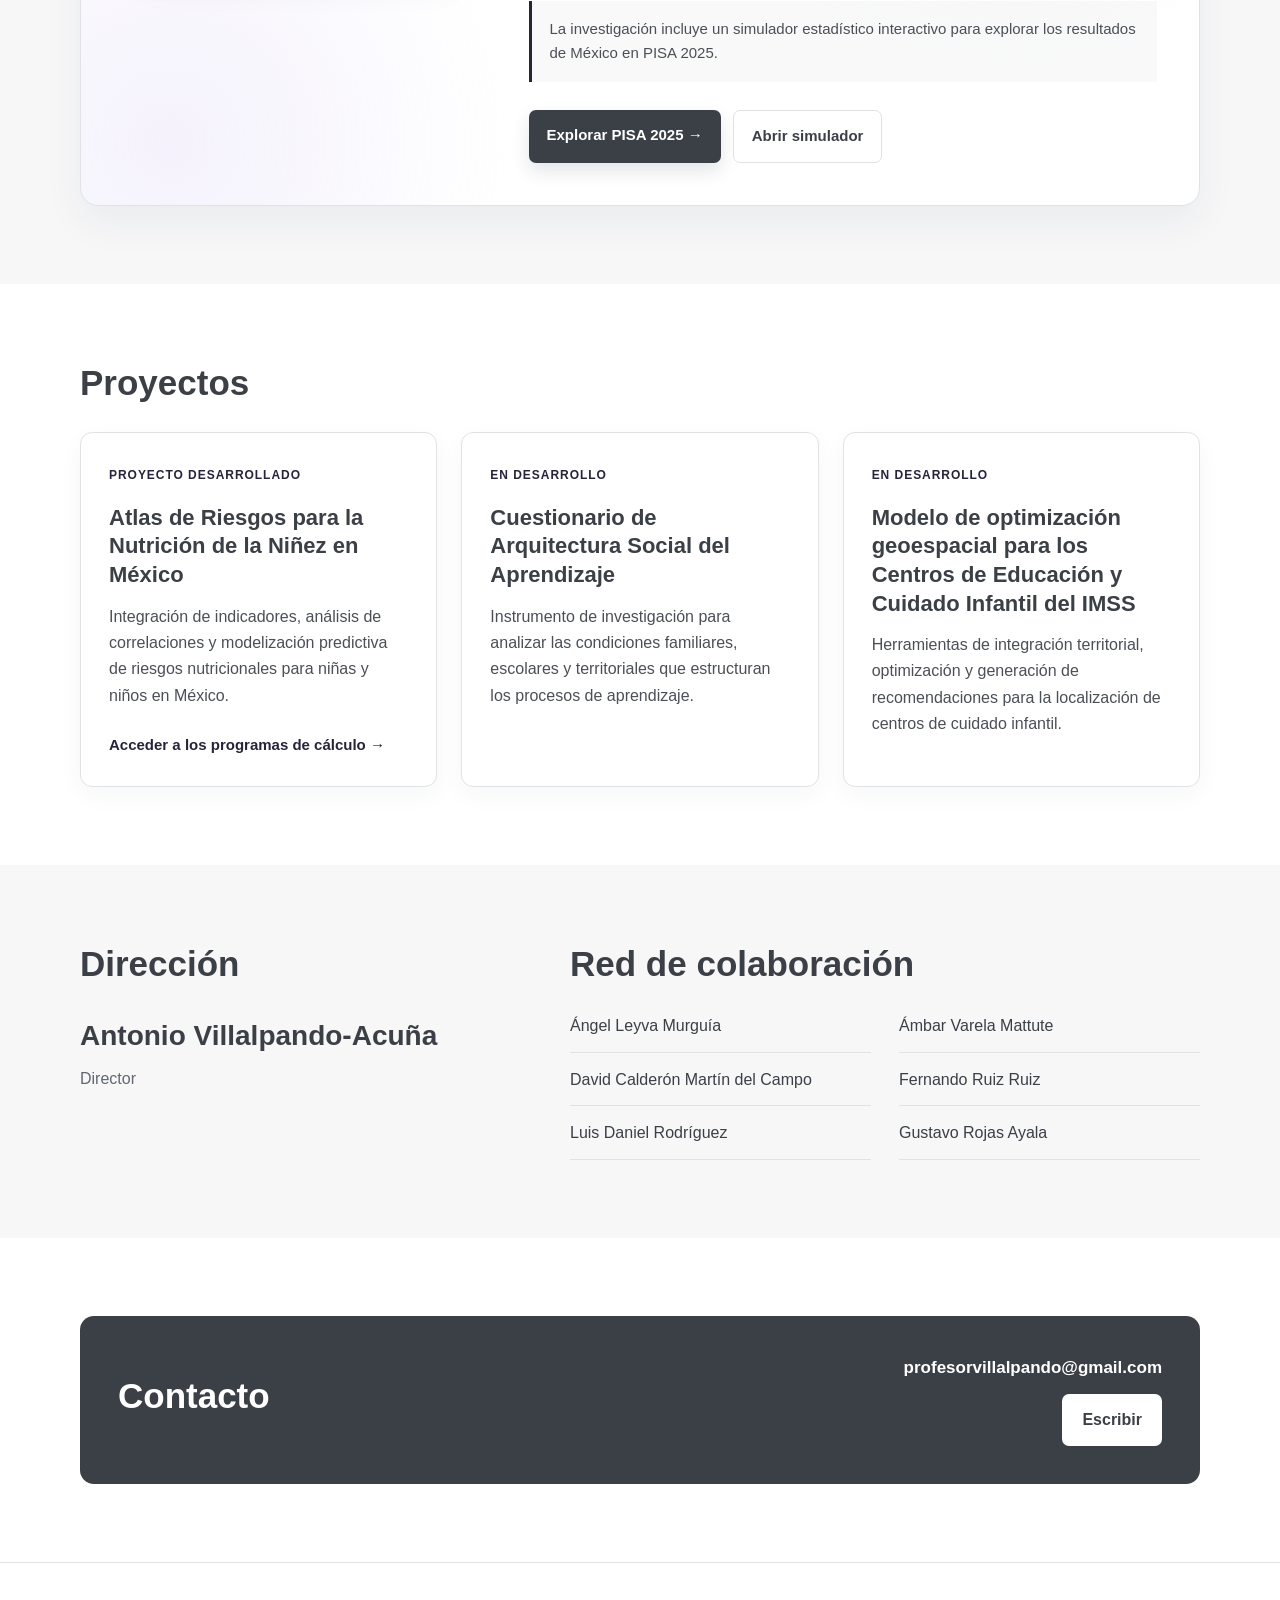
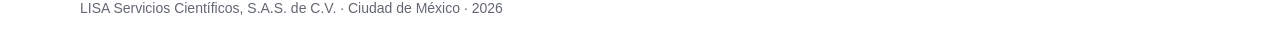
==== commit 8d33f155: "Update index.html" ====
--- a/index.html
+++ b/index.html
@@ -163,72 +163,134 @@
       line-height: 1.25;
     }
 
-    .cintillo {
+    .investigacion-destacada {
+      display: grid;
+      grid-template-columns: minmax(260px, 0.72fr) minmax(0, 1.28fr);
+      gap: 52px;
+      align-items: center;
+      padding: 42px;
+      border: 1px solid var(--borde);
+      border-radius: 18px;
+      background:
+        radial-gradient(circle at 84% 12%, rgba(205, 232, 218, 0.22), transparent 32%),
+        radial-gradient(circle at 8% 88%, rgba(202, 188, 239, 0.20), transparent 30%),
+        var(--blanco);
+      box-shadow: 0 16px 42px rgba(23, 45, 66, 0.06);
+      overflow: hidden;
+    }
+
+    .investigacion-portada {
+      position: relative;
+      max-width: 370px;
+      margin: 0 auto;
+    }
+
+    .investigacion-portada img {
+      display: block;
       width: 100%;
-      overflow: hidden;
-      border-top: 1px solid var(--borde);
-      border-bottom: 1px solid var(--borde);
+      height: auto;
+      border-radius: 5px;
+      box-shadow: 0 18px 42px rgba(23, 45, 66, 0.18);
+      transition: transform 0.22s ease, box-shadow 0.22s ease;
+    }
+
+    .investigacion-destacada:hover .investigacion-portada img {
+      transform: translateY(-4px) rotate(-0.35deg);
+      box-shadow: 0 24px 52px rgba(23, 45, 66, 0.22);
+    }
+
+    .investigacion-etiqueta {
+      display: inline-block;
+      margin-bottom: 14px;
+      color: var(--verde);
+      font-size: 12px;
+      font-weight: 800;
+      letter-spacing: 0.12em;
+      text-transform: uppercase;
+    }
+
+    .investigacion-contenido h3 {
+      max-width: 720px;
+      margin-bottom: 14px;
+      font-family: Georgia, "Times New Roman", serif;
+      font-size: clamp(31px, 4vw, 52px);
+      font-weight: 500;
+      line-height: 1.08;
+    }
+
+    .investigacion-bajada {
+      max-width: 720px;
+      margin-bottom: 24px;
+      color: #4b4f56;
+      font-size: 19px;
+      line-height: 1.55;
+    }
+
+    .investigacion-datos {
+      display: flex;
+      flex-wrap: wrap;
+      gap: 10px;
+      margin-bottom: 24px;
+    }
+
+    .investigacion-datos span {
+      display: inline-block;
+      padding: 7px 11px;
+      border: 1px solid var(--borde);
+      border-radius: 999px;
+      background: rgba(255, 255, 255, 0.72);
+      color: var(--gris);
+      font-size: 13px;
+      font-weight: 650;
+    }
+
+    .investigacion-applet {
+      max-width: 720px;
+      margin-bottom: 28px;
+      padding: 16px 18px;
+      border-left: 3px solid var(--verde);
+      background: rgba(247, 247, 248, 0.74);
+      color: #4b4f56;
+      font-size: 15px;
+    }
+
+    .investigacion-acciones {
+      display: flex;
+      flex-wrap: wrap;
+      gap: 12px;
+    }
+
+    .boton-investigacion,
+    .boton-applet {
+      display: inline-block;
+      padding: 13px 18px;
+      border-radius: 7px;
+      text-decoration: none;
+      font-size: 15px;
+      font-weight: 750;
+      transition: transform 0.18s ease, box-shadow 0.18s ease, background 0.18s ease;
+    }
+
+    .boton-investigacion {
+      background: var(--azul);
+      color: var(--blanco);
+      box-shadow: 0 8px 18px rgba(23, 45, 66, 0.12);
+    }
+
+    .boton-investigacion:hover {
+      transform: translateY(-2px);
+      box-shadow: 0 12px 24px rgba(23, 45, 66, 0.18);
+    }
+
+    .boton-applet {
+      border: 1px solid var(--borde);
       background: var(--blanco);
-    }
-
-    .cintillo-viewport {
-      overflow: hidden;
-      width: 100%;
-    }
-
-    .cintillo-track {
-      display: flex;
-      width: max-content;
-      animation: cintillo-desplazamiento 24s linear infinite;
-      will-change: transform;
-    }
-
-    .cintillo:hover .cintillo-track {
-      animation-play-state: paused;
-    }
-
-    .cintillo-grupo {
-      display: flex;
-      align-items: center;
-      flex-shrink: 0;
-      min-width: 100vw;
-      padding: 0 32px;
-    }
-
-    .cintillo-item {
-      display: inline-flex;
-      align-items: center;
-      min-height: 58px;
-      padding: 0 34px;
       color: var(--azul);
-      font-size: 13px;
-      font-weight: 750;
-      letter-spacing: 0.13em;
-      text-transform: uppercase;
-      white-space: nowrap;
-    }
-
-    .cintillo-item::after {
-      content: "·";
-      margin-left: 68px;
-      color: var(--verde);
-      font-size: 18px;
-      line-height: 1;
-    }
-
-    @keyframes cintillo-desplazamiento {
-      from { transform: translateX(0); }
-      to { transform: translateX(-50%); }
-    }
-
-    @media (prefers-reduced-motion: reduce) {
-      .cintillo-track {
-        animation: none;
-      }
-
-      .cintillo-grupo[aria-hidden="true"] {
-        display: none;
-      }
+    }
+
+    .boton-applet:hover {
+      transform: translateY(-2px);
+      background: #f1f1f4;
     }
 
     section {
@@ -435,8 +497,22 @@
 
     @media (max-width: 820px) {
       .proyectos,
-      .direccion-red {
+      .direccion-red,
+      .investigacion-destacada {
         grid-template-columns: 1fr;
+      }
+
+      .investigacion-destacada {
+        gap: 34px;
+        padding: 26px;
+      }
+
+      .investigacion-portada {
+        max-width: 300px;
+      }
+
+      .investigacion-contenido h3 {
+        font-size: clamp(30px, 9vw, 44px);
       }
 
       nav {
@@ -511,6 +587,7 @@
 
         <div class="menu">
           <a href="#nosotros">Nosotros</a>
+          <a href="#investigacion">Investigación</a>
           <a href="#proyectos">Proyectos</a>
           <a href="#direccion">Dirección</a>
           <a href="#red">Red de colaboración</a>
@@ -539,26 +616,6 @@
       </div>
     </section>
 
-    <div class="cintillo" aria-label="Accesos destacados">
-      <div class="cintillo-viewport">
-        <div class="cintillo-track">
-
-          <div class="cintillo-grupo">
-            <a class="cintillo-item" href="reportes/pisa2025.html">Reporte analítico PISA 2025</a>
-            <a class="cintillo-item" href="reportes/pisa25applet/index.html">Simulador estadístico PISA 2025 · México</a>
-            <a class="cintillo-item" href="https://antoniovillalpando.github.io/lisa/reportes/pisa2025_2.html">Estudio PISA 2025 Desigualdades digitales</a>
-          </div>
-
-          <div class="cintillo-grupo" aria-hidden="true">
-            <a class="cintillo-item" href="reportes/pisa2025.html">Reporte analítico PISA 2025</a>
-            <a class="cintillo-item" href="reportes/pisa25applet/index.html">Simulador PISA 2025 · México</a>
-            <a class="cintillo-item" href="https://antoniovillalpando.github.io/lisa/reportes/pisa2025_2.html">Estudio PISA 2025 Desigualdades digitales</a>
-          </div>
-
-        </div>
-      </div>
-    </div>
-
     <section id="nosotros">
       <div class="contenedor">
 
@@ -568,6 +625,57 @@
           <p>
             <strong>Laboratorio de Investigación Social Avanzada (LISA)</strong> es una empresa dedicada a la investigación social aplicada al desarrollo social en México, especialmente de los temas que tocan la calidad de vida y la viabilidad biográfica de las infancias. Nos especializamos en métodos cuantitativos, análisis territorial y evaluación de políticas públicas. Tenemos capacidad instalada para generar toda la cadena del proyecto de investigación: diseño conceptual, teórico y metodológico, generación de resultados con técnicas de vanguardia y creación de materiales de difusión para todos los públicos.
           </p>
+        </div>
+
+      </div>
+    </section>
+
+    <section id="investigacion">
+      <div class="contenedor">
+
+        <h2>Investigación</h2>
+
+        <div class="investigacion-destacada">
+
+          <div class="investigacion-portada">
+            <img
+              src="pisa2025_portada.png"
+              alt="Portada del reporte analítico PISA 2025"
+            >
+          </div>
+
+          <div class="investigacion-contenido">
+            <span class="investigacion-etiqueta">PISA 2025 · México</span>
+
+            <h3>
+              PISA 2025
+            </h3>
+
+            <p class="investigacion-bajada">
+              Resultados, análisis y herramientas de LISA para explorar el desempeño educativo de México y las condiciones que estructuran las brechas de aprendizaje.
+            </p>
+
+            <div class="investigacion-datos" aria-label="Datos de la investigación">
+              <span>Reporte analítico</span>
+              <span>Perspectivas LISA · 01</span>
+              <span>México · 2026</span>
+            </div>
+
+            <p class="investigacion-applet">
+              La investigación incluye un simulador estadístico interactivo para explorar los resultados de México en PISA 2025.
+            </p>
+
+            <div class="investigacion-acciones">
+              <a class="boton-investigacion" href="investigacion/pisa2025/index.html">
+                Explorar PISA 2025 →
+              </a>
+
+              <a class="boton-applet" href="reportes/pisa25applet/index.html">
+                Abrir simulador
+              </a>
+            </div>
+          </div>
+
         </div>
 
       </div>
@@ -605,23 +713,24 @@
             <span class="estado">En desarrollo</span>
 
             <h3>
+              Cuestionario de Arquitectura Social del Aprendizaje
+            </h3>
+
+            <p>
+              Instrumento de investigación para analizar las condiciones familiares, escolares y territoriales que estructuran los procesos de aprendizaje.
+            </p>
+          </article>
+
+
+          <article class="tarjeta">
+            <span class="estado">En desarrollo</span>
+
+            <h3>
               Modelo de optimización geoespacial para los Centros de Educación y Cuidado Infantil del IMSS
             </h3>
 
             <p>
               Herramientas de integración territorial, optimización y generación de recomendaciones para la localización de centros de cuidado infantil.
-            </p>
-          </article>
-
-          <article class="tarjeta">
-            <span class="estado">En desarrollo</span>
-
-            <h3>
-              Cuestionario de Arquitectura Social del Aprendizaje
-            </h3>
-
-            <p>
-              Instrumento de investigación para analizar las condiciones familiares, escolares y territoriales que estructuran los procesos de aprendizaje.
             </p>
           </article>
 
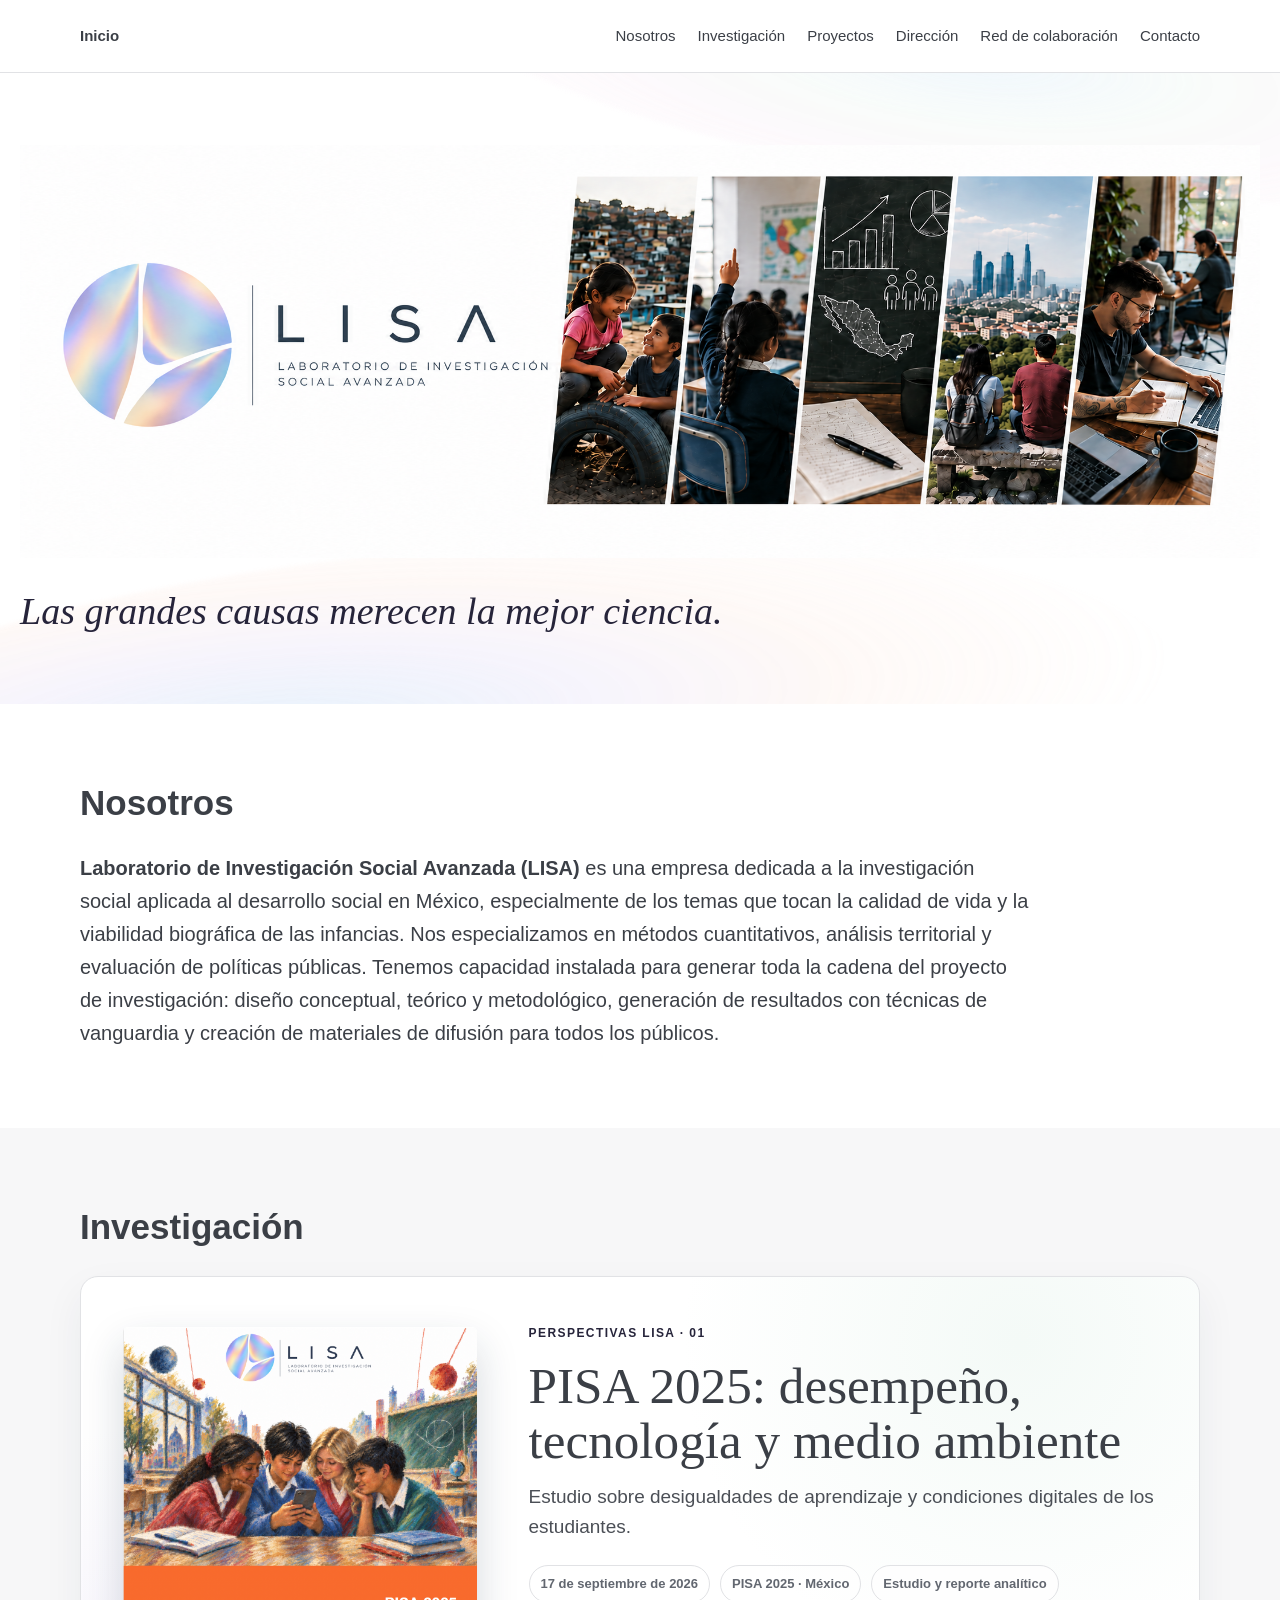
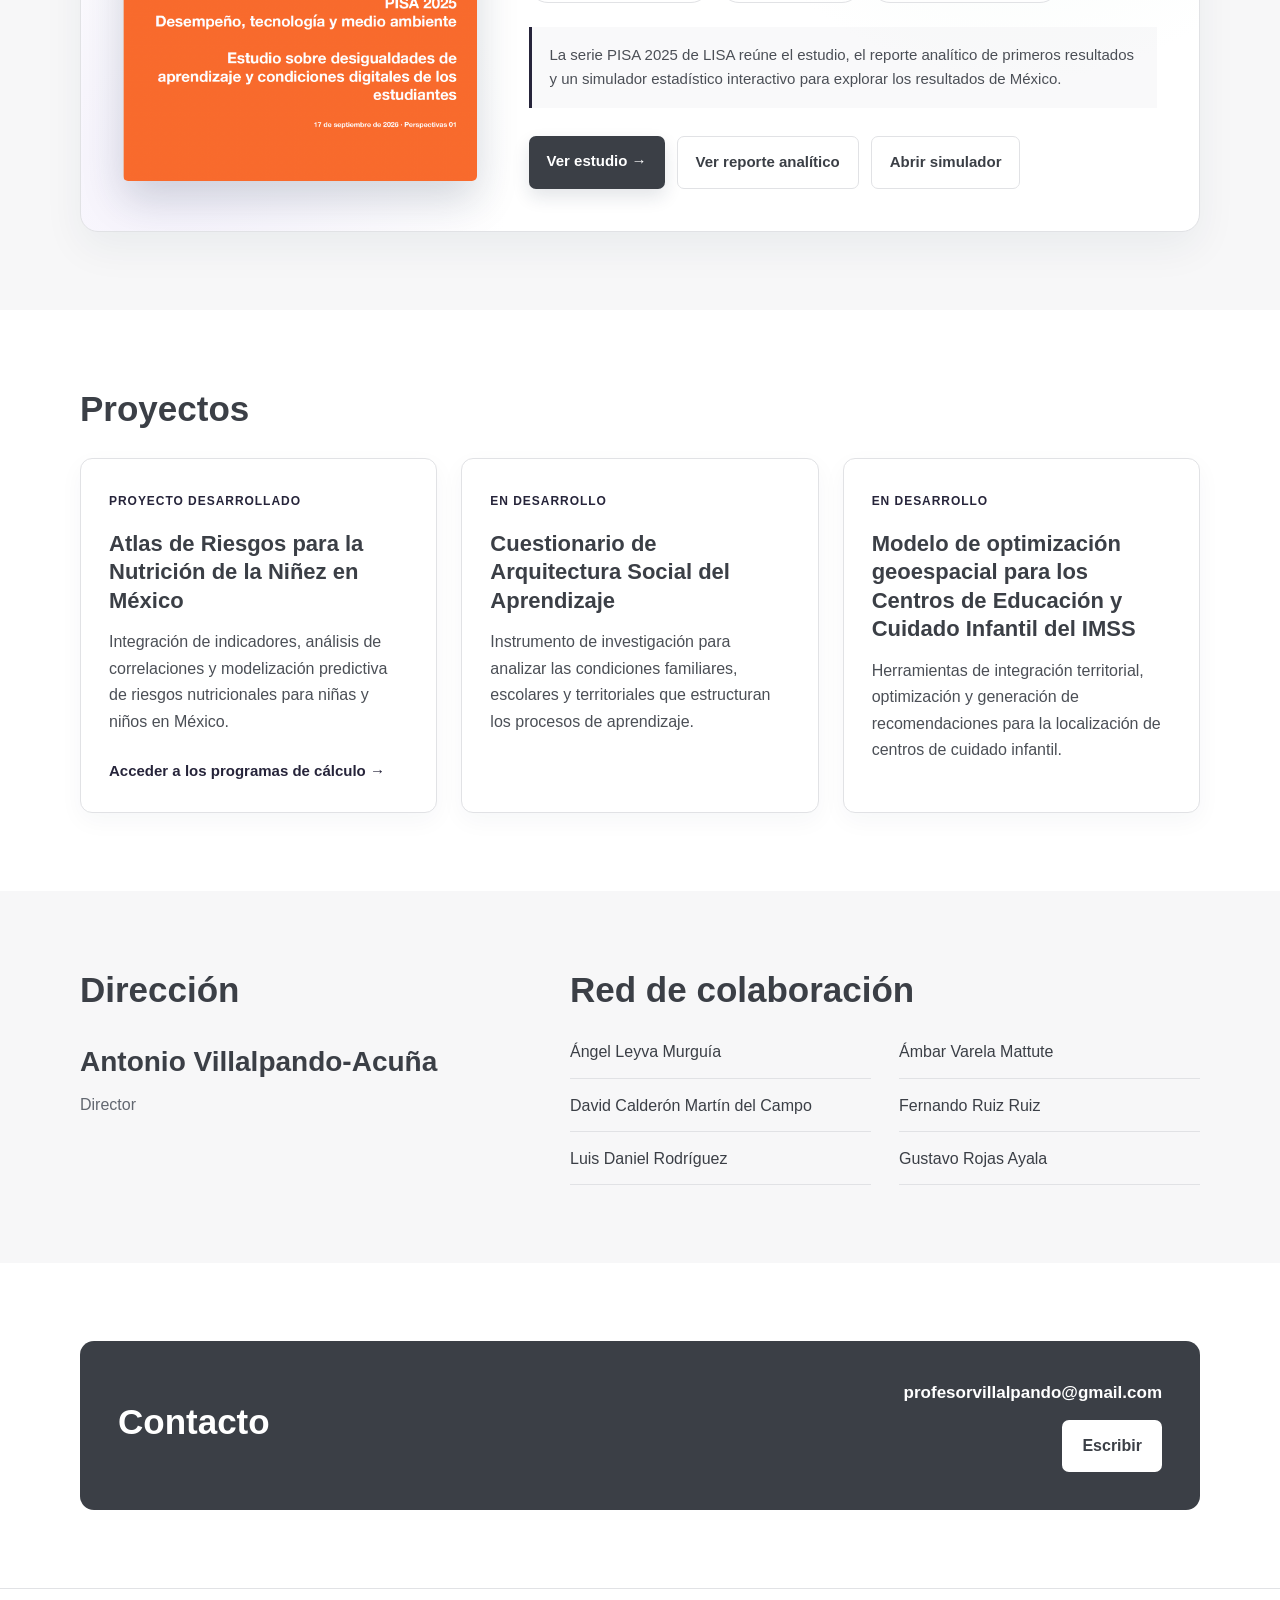
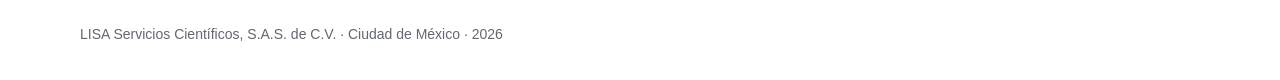
==== commit c3ba1803: "Update index.html" ====
--- a/index.html
+++ b/index.html
@@ -639,35 +639,39 @@
 
           <div class="investigacion-portada">
             <img
-              src="pisa2025_portada.png"
-              alt="Portada del reporte analítico PISA 2025"
+              src="portada-PISA25.png"
+              alt="Portada de PISA 2025: desempeño, tecnología y medio ambiente"
             >
           </div>
 
           <div class="investigacion-contenido">
-            <span class="investigacion-etiqueta">PISA 2025 · México</span>
+            <span class="investigacion-etiqueta">Perspectivas LISA · 01</span>
 
             <h3>
-              PISA 2025
+              PISA 2025: desempeño, tecnología y medio ambiente
             </h3>
 
             <p class="investigacion-bajada">
-              Resultados, análisis y herramientas de LISA para explorar el desempeño educativo de México y las condiciones que estructuran las brechas de aprendizaje.
+              Estudio sobre desigualdades de aprendizaje y condiciones digitales de los estudiantes.
             </p>
 
             <div class="investigacion-datos" aria-label="Datos de la investigación">
-              <span>Reporte analítico</span>
-              <span>Perspectivas LISA · 01</span>
-              <span>México · 2026</span>
+              <span>17 de septiembre de 2026</span>
+              <span>PISA 2025 · México</span>
+              <span>Estudio y reporte analítico</span>
             </div>
 
             <p class="investigacion-applet">
-              La investigación incluye un simulador estadístico interactivo para explorar los resultados de México en PISA 2025.
+              La serie PISA 2025 de LISA reúne el estudio, el reporte analítico de primeros resultados y un simulador estadístico interactivo para explorar los resultados de México.
             </p>
 
             <div class="investigacion-acciones">
-              <a class="boton-investigacion" href="investigacion/pisa2025/index.html">
-                Explorar PISA 2025 →
+              <a class="boton-investigacion" href="reportes/pisa2025_2.html">
+                Ver estudio →
+              </a>
+
+              <a class="boton-applet" href="reportes/pisa2025.html">
+                Ver reporte analítico
               </a>
 
               <a class="boton-applet" href="reportes/pisa25applet/index.html">
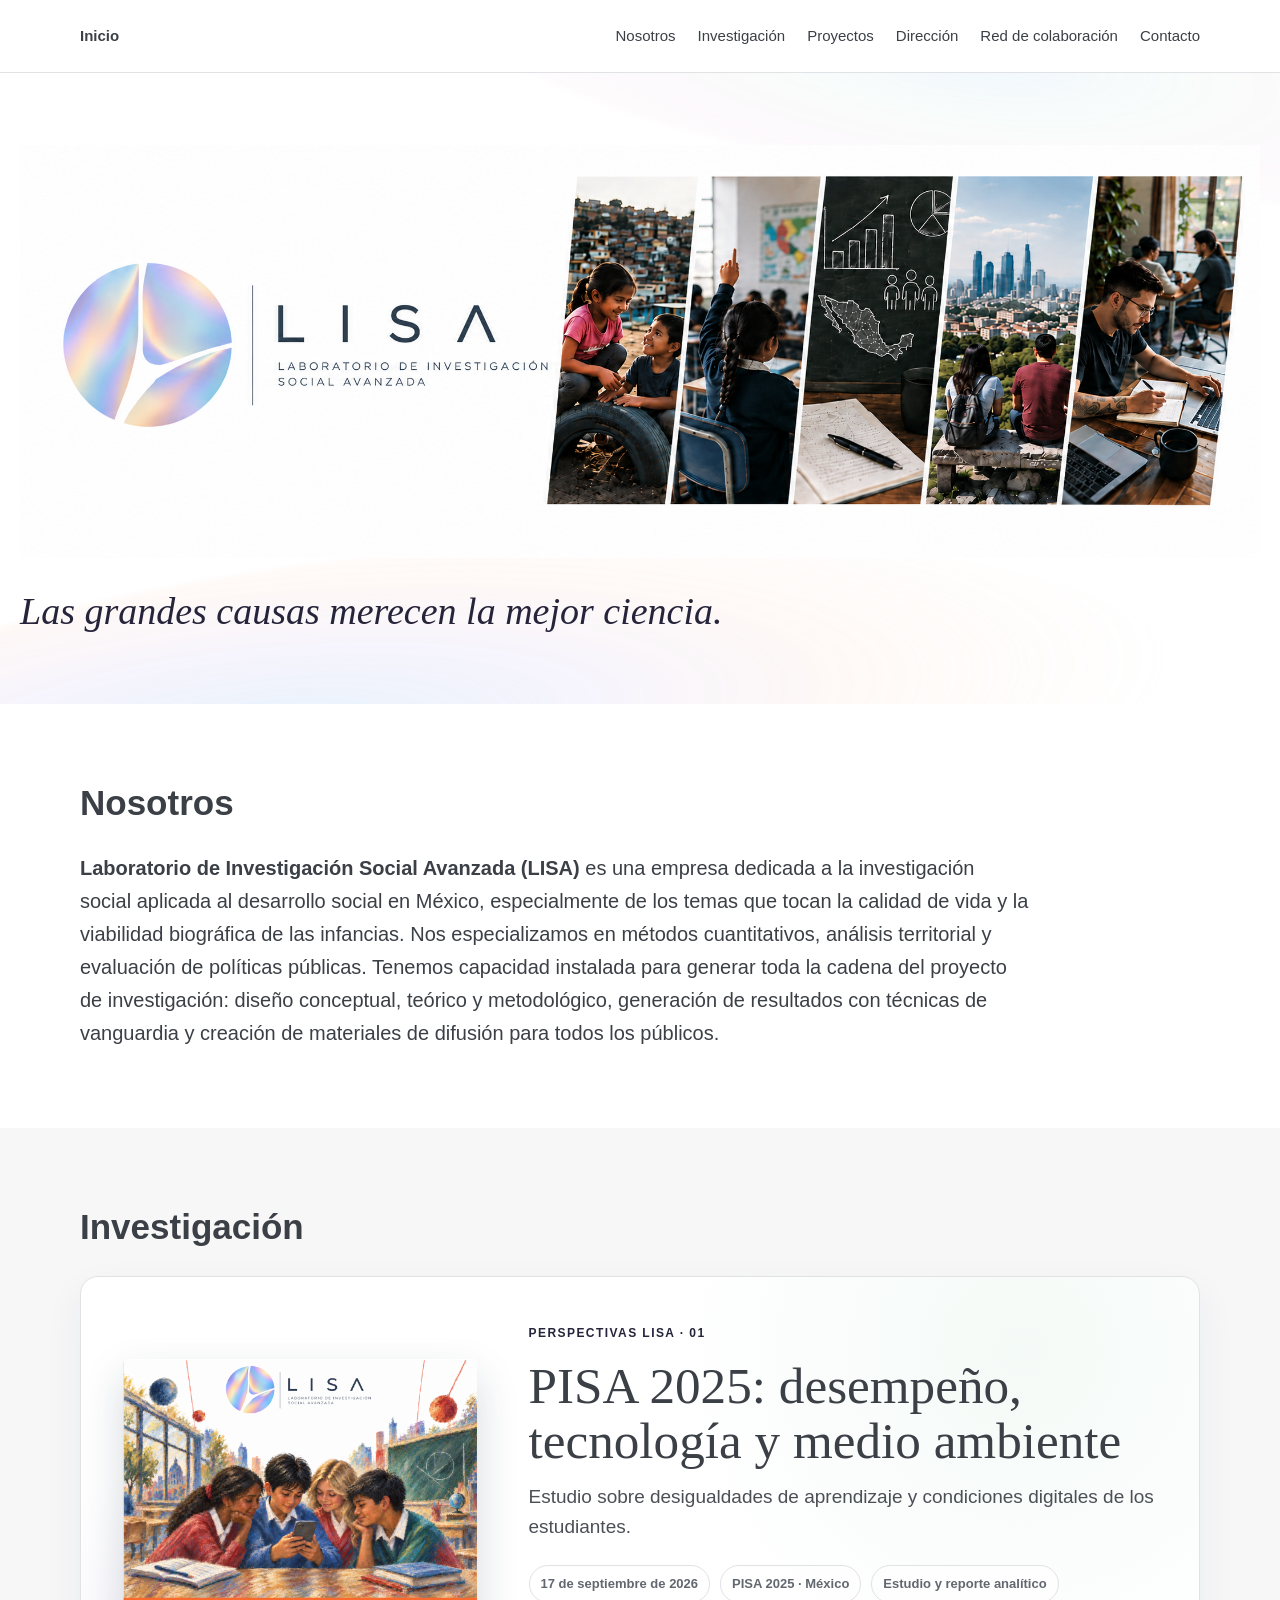
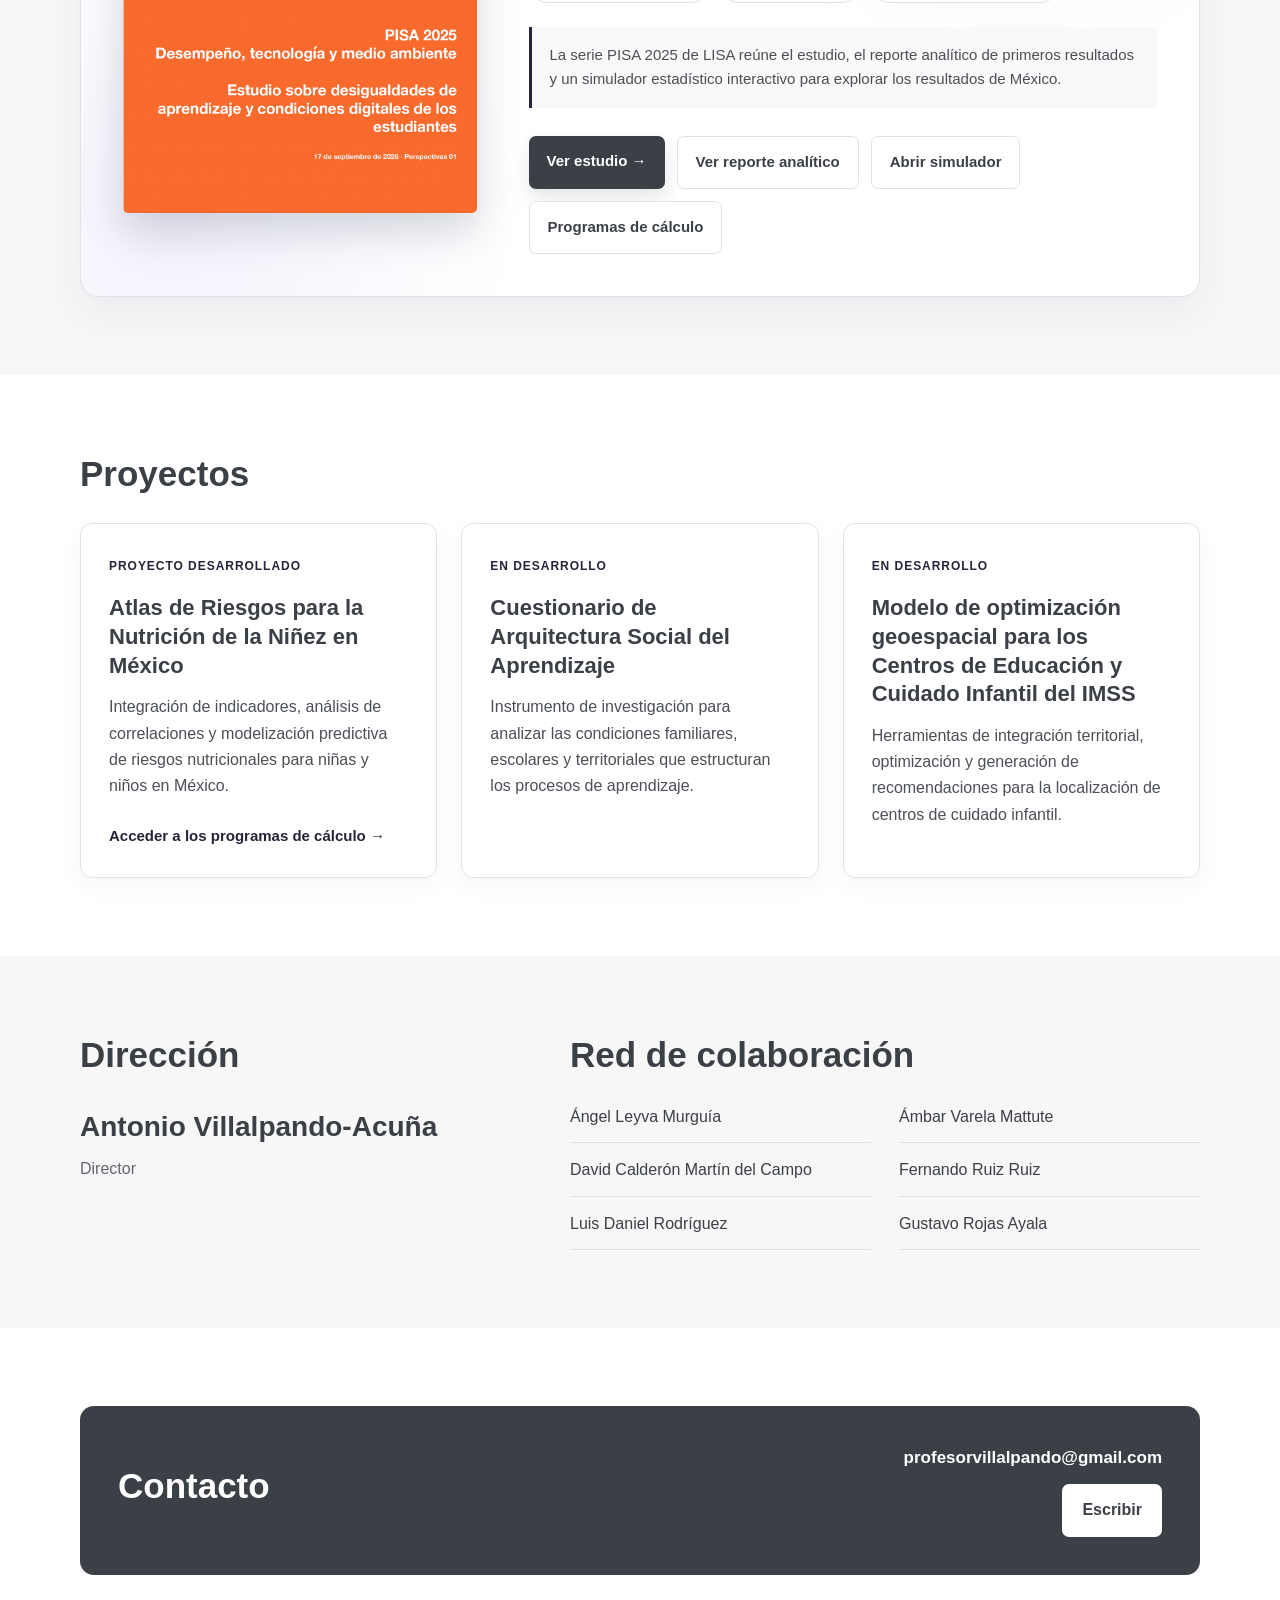
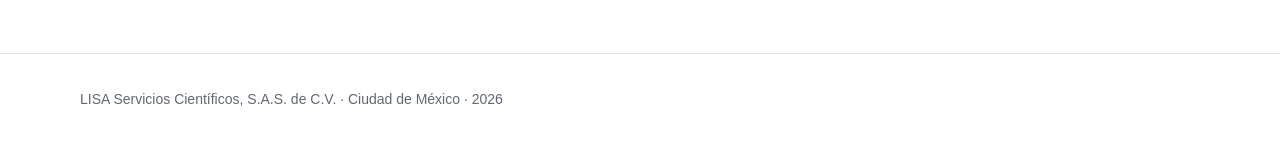
==== commit 87c15f68: "Update index.html" ====
--- a/index.html
+++ b/index.html
@@ -676,6 +676,15 @@
 
               <a class="boton-applet" href="reportes/pisa25applet/index.html">
                 Abrir simulador
+              </a>
+
+              <a
+                class="boton-applet"
+                href="https://github.com/antoniovillalpando/lisa/tree/main/reportes/programas"
+                target="_blank"
+                rel="noopener noreferrer"
+              >
+                Programas de cálculo
               </a>
             </div>
           </div>
